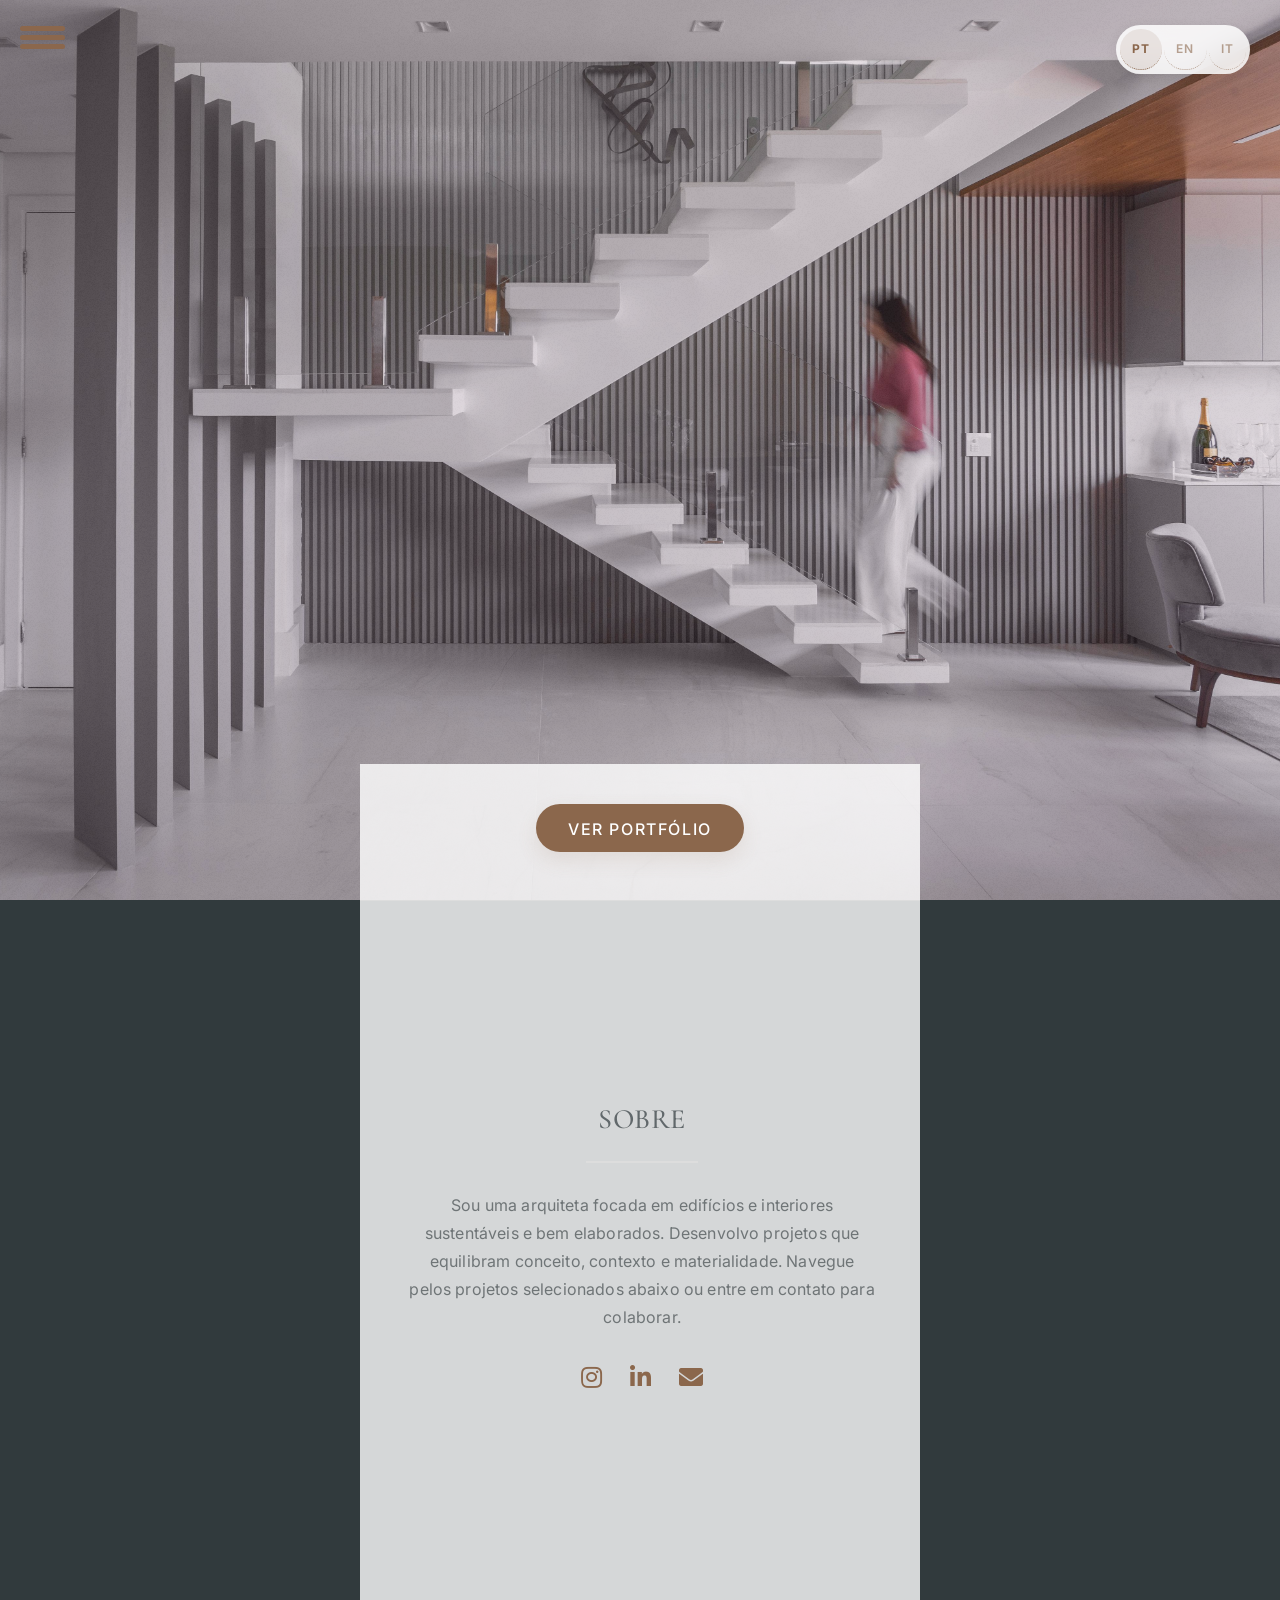
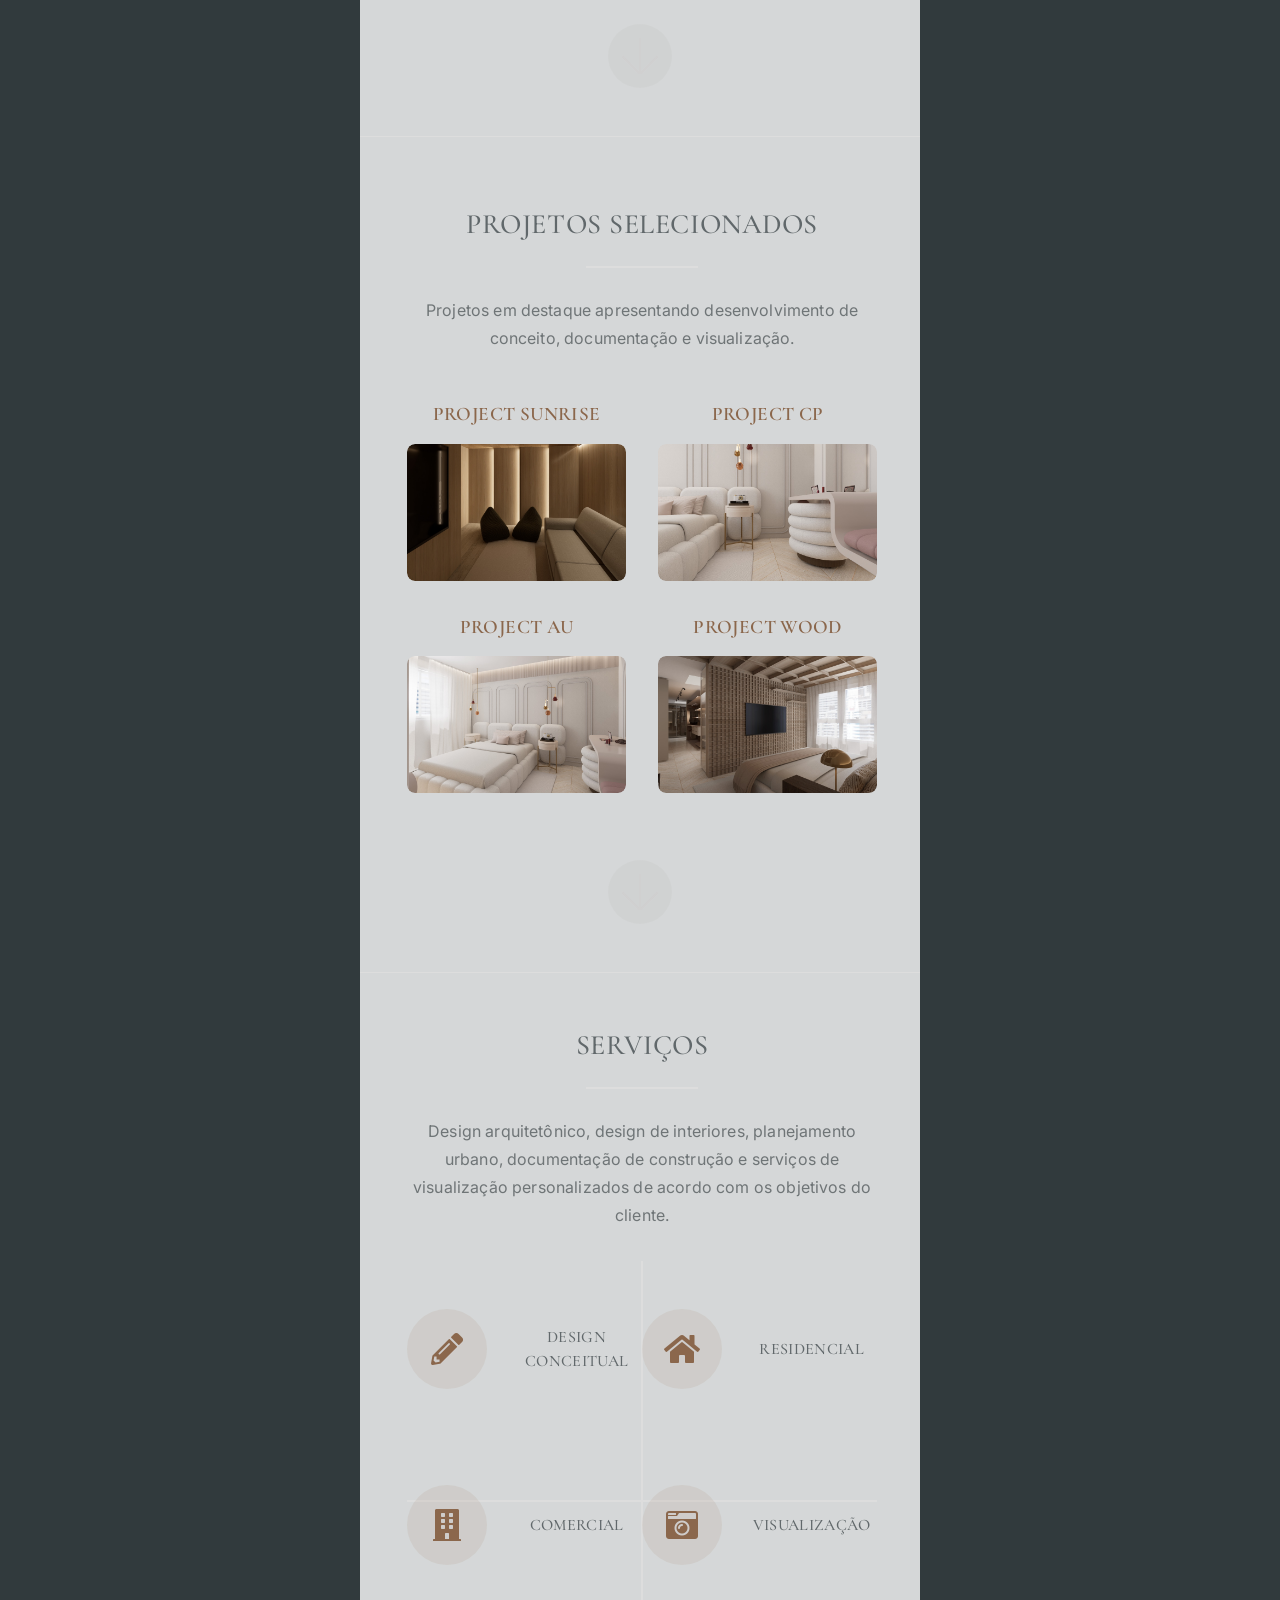
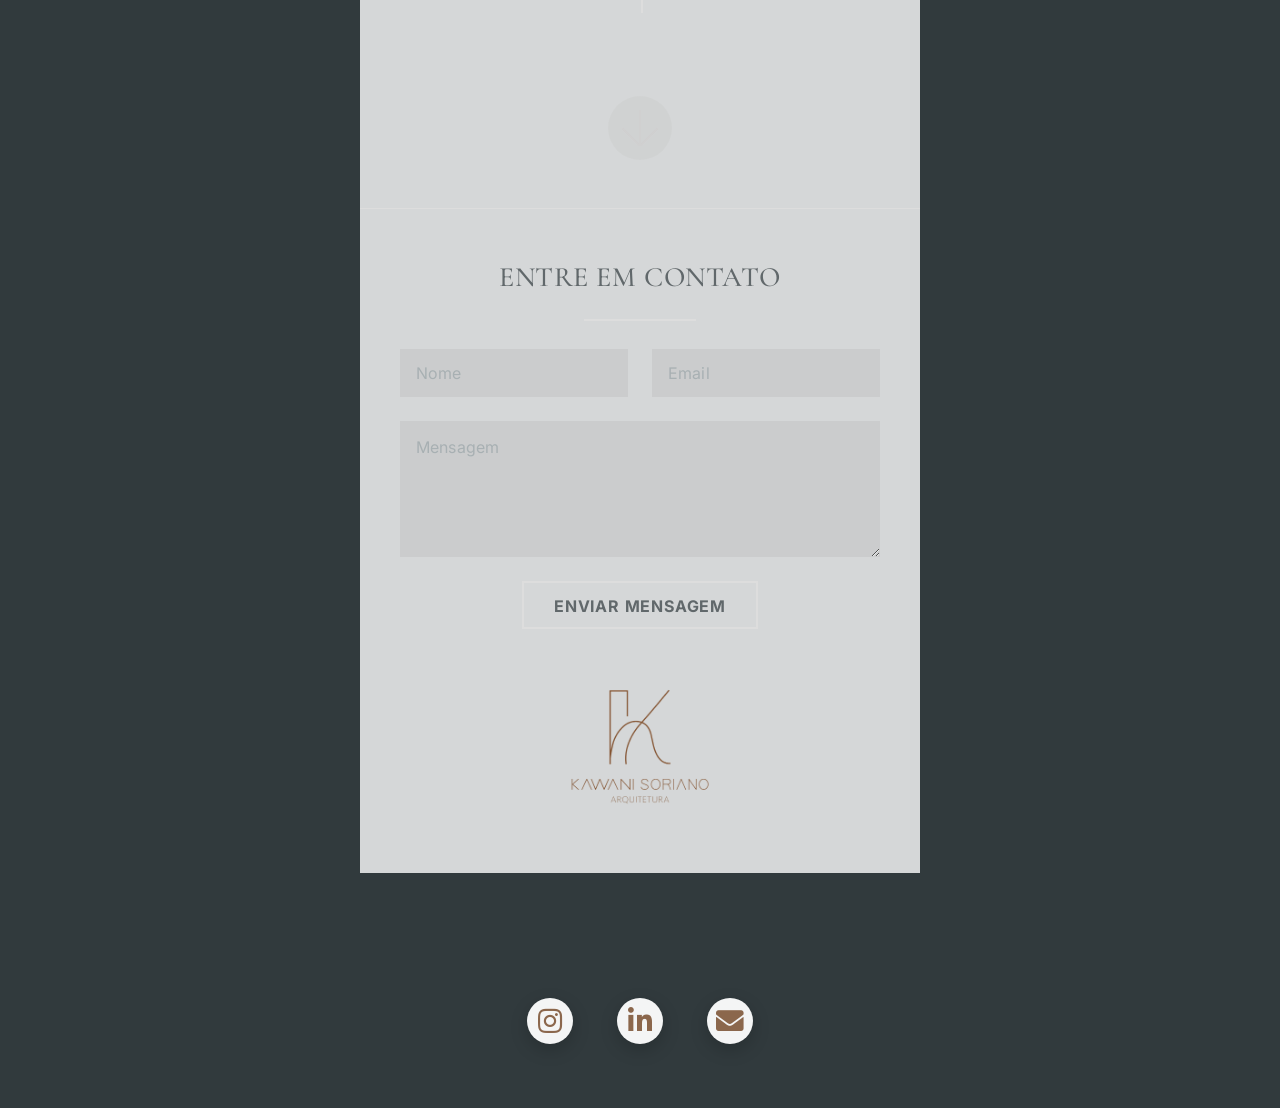
==== index_br.html @ 98eccd68 "Update site" ====
<!DOCTYPE HTML>
<!--
	Highlights by HTML5 UP
	html5up.net | @ajlkn
	Free for personal and commercial use under the CCA 3.0 license (html5up.net/license)
-->

<!-- DEPLOY TEST -->

<html>
	<head>
		<title>Kawani S. — Architecture Portfolio</title>
		<meta charset="utf-8" />
		<meta name="viewport" content="width=device-width, initial-scale=1, user-scalable=no" />
		<link rel="apple-touch-icon" sizes="180x180" href="apple-touch-icon.png">
		<link rel="icon" type="image/png" sizes="32x32" href="favicon-32x32.png">
		<link rel="icon" type="image/png" sizes="16x16" href="favicon-16x16.png">
		<link rel="manifest" href="site.webmanifest">
		<link rel="preconnect" href="https://fonts.googleapis.com">
		<link rel="preconnect" href="https://fonts.gstatic.com" crossorigin>
		<link href="https://fonts.googleapis.com/css2?family=Cormorant+Garamond:wght@300;400;500;600;700&family=Inter:wght@300;400;500;600&display=swap" rel="stylesheet">
		<link rel="stylesheet" href="assets/css/main.css" />
	</head>
	<body class="is-preload">

		<!-- Top-left navigation (hamburger to expand) -->
		<div id="menu">
		  <div id="menu-bar" onclick="menuOnClick()">
		    <div id="bar1" class="bar"></div>
		    <div id="bar2" class="bar"></div>
		    <div id="bar3" class="bar"></div>
		  </div>
		  <nav class="nav" id="nav">
		    <ul>
		      <li><a href="#one">Sobre</a></li>
		      <li><a href="#two">Projetos</a></li>
		      <li><a href="#three">Serviços</a></li>
		      <li><a href="#footer">Contato</a></li>
		    </ul>
		  </nav>
		</div>

		<div class="menu-bg" id="menu-bg"></div>

		<!-- Language Switcher -->
		<div class="language-switcher">
			<a href="index_br.html" class="language-option active" title="Português (Brasil)">PT</a>
			<a href="index.html" class="language-option" title="English">EN</a>
			<a href="index_it.html" class="language-option" title="Italiano">IT</a>
		</div>

		<!-- Header -->
			<section id="header">
				<header class="major">
					<img src="images/logo.png" alt="Kawani S. logo" class="logo" style="width:290px;max: width 290px;px;height:auto;" />
					<p>TRANSFORMANDO ESPAÇOS EM EXPERIÊNCIAS SIGNIFICATIVAS</p>
				</header>
				<div class="container">
					<ul class="actions special">
						<li><a href="#one" class="button primary scrolly">Ver Portfólio</a></li>
					</ul>
				</div>
			</section>

		<!-- One -->
			<section id="one" class="main special">
				<div class="container">
					<span class="image fit primary"><img src="images/background2.jpeg" alt="" /></span>
					<div class="content">
						<header class="major">
							<h2>Sobre</h2>
						</header>
						<p>Sou uma arquiteta focada em edifícios e interiores sustentáveis e bem elaborados. Desenvolvo projetos que equilibram conceito, contexto e materialidade. Navegue pelos projetos selecionados abaixo ou entre em contato para colaborar.</p>
						<ul class="icons">
							<li><a href="https://www.instagram.com/kasorianoarquitetura/" class="icon brands alt fa-instagram" target="_blank" rel="noopener"><span class="label">Instagram</span></a></li>
							<li><a href="https://www.linkedin.com/in/kawani-s-4705ba17a/" class="icon brands alt fa-linkedin-in" target="_blank" rel="noopener"><span class="label">LinkedIn</span></a></li>
							<li><a href="mailto:kawanisorianoarquitetura@gmail.com" class="icon solid alt fa-envelope"><span class="label">Email</span></a></li>
						</ul>
					</div>
					<a href="#two" class="goto-next scrolly">Next</a>
				</div>
			</section>

		<!-- Two -->
			<section id="two" class="main special">
				<div class="container">
					<span class="image fit primary"><img src="images/background1.jpeg" alt="" /></span>
					<div class="content">
						<header class="major">
							<h2>Projetos Selecionados</h2>
						</header>
						<p>Projetos em destaque apresentando desenvolvimento de conceito, documentação e visualização.</p>

						<!-- Project Grid -->
						<div class="project-grid">
							<div class="project-card" onclick="openProjectModal('sunrise')">
								<h3 class="project-title">Project Sunrise</h3>
								<div class="project-image">
									<img src="images/project-sunrise.jpeg" alt="Project Sunrise" />
									<div class="project-overlay">
										<span class="view-project">Ver Projeto →</span>
									</div>
								</div>
							</div>

							<div class="project-card" onclick="openProjectModal('cp')">
								<h3 class="project-title">Project CP</h3>
								<div class="project-image">
									<img src="images/project-cp.jpeg" alt="Project CP" />
									<div class="project-overlay">
										<span class="view-project">Ver Projeto →</span>
									</div>
								</div>
							</div>

							<div class="project-card" onclick="openProjectModal('au')">
								<h3 class="project-title">Project AU</h3>
								<div class="project-image">
									<img src="images/project-au.jpeg" alt="Project AU" />
									<div class="project-overlay">
										<span class="view-project">Ver Projeto →</span>
									</div>
								</div>
							</div>

							<div class="project-card" onclick="openProjectModal('wood')">
								<h3 class="project-title">Project Wood</h3>
								<div class="project-image">
									<img src="images/project-wood.jpeg" alt="Project Wood" />
									<div class="project-overlay">
										<span class="view-project">Ver Projeto →</span>
									</div>
								</div>
							</div>
						</div>
					</div>
					<a href="#three" class="goto-next scrolly">Next</a>
				</div>
			</section>

		<!-- Three -->
			<section id="three" class="main special">
				<div class="container">
					<span class="image fit primary"><img src="images/background3.jpeg" alt="" /></span>
					<div class="content">
						<header class="major">
							<h2>Serviços</h2>
						</header>
						<p>Design arquitetônico, design de interiores, planejamento urbano, documentação de construção e serviços de visualização personalizados de acordo com os objetivos do cliente.</p>
						<ul class="icons-grid">
							<li>
								<span class="icon solid major fa-pencil-alt"></span>
								<h3>Design Conceitual</h3>
							</li>
							<li>
								<span class="icon solid major fa-home"></span>
								<h3>Residencial</h3>
							</li>
							<li>
								<span class="icon solid major fa-building"></span>
								<h3>Comercial</h3>
							</li>
							<li>
								<span class="icon solid major fa-camera-retro"></span>
								<h3>Visualização</h3>
							</li>
						</ul>
					</div>
					<a href="#footer" class="goto-next scrolly">Next</a>
				</div>
			</section>

		<!-- Four -->
		<!--
			<section id="four" class="main">
				<div class="container">
					<div class="content">
						<header class="major">
							<h2>Elements</h2>
						</header>
						<section>
							<h4>Text</h4>
							<p>This is <b>bold</b> and this is <strong>strong</strong>. This is <i>italic</i> and this is <em>emphasized</em>.
							This is <sup>superscript</sup> text and this is <sub>subscript</sub> text.
							This is <u>underlined</u> and this is code: <code>for (;;) { ... }</code>. Finally, <a href="#">this is a link</a>.</p>
							<hr />
							<header>
								<h4>Heading with a Subtitle</h4>
								<p>Lorem ipsum dolor sit amet nullam id egestas urna aliquam</p>
							</header>
							<p>Nunc lacinia ante nunc ac lobortis. Interdum adipiscing gravida odio porttitor sem non mi integer non faucibus ornare mi ut ante amet placerat aliquet. Volutpat eu sed ante lacinia sapien lorem accumsan varius montes viverra nibh in adipiscing blandit tempus accumsan.</p>
							<header>
								<h5>Heading with a Subtitle</h5>
								<p>Lorem ipsum dolor sit amet nullam id egestas urna aliquam</p>
							</header>
							<p>Nunc lacinia ante nunc ac lobortis. Interdum adipiscing gravida odio porttitor sem non mi integer non faucibus ornare mi ut ante amet placerat aliquet. Volutpat eu sed ante lacinia sapien lorem accumsan varius montes viverra nibh in adipiscing blandit tempus accumsan.</p>
							<hr />
							<h2>Heading Level 2</h2>
							<h3>Heading Level 3</h3>
							<h4>Heading Level 4</h4>
							<h5>Heading Level 5</h5>
							<h6>Heading Level 6</h6>
							<hr />
							<h5>Blockquote</h5>
							<blockquote>Fringilla nisl. Donec accumsan interdum nisi, quis tincidunt felis sagittis eget tempus euismod. Vestibulum ante ipsum primis in faucibus vestibulum. Blandit adipiscing eu felis iaculis volutpat ac adipiscing accumsan faucibus. Vestibulum ante ipsum primis in faucibus lorem ipsum dolor sit amet nullam adipiscing eu felis.</blockquote>
							<h5>Preformatted</h5>
							<pre><code>i = 0;

while (!deck.isInOrder()) {
  print 'Iteration ' + i;
  deck.shuffle();
  i++;
}

print 'It took ' + i + ' iterations to sort the deck.';</code></pre>
						</section>

						<section>
							<h4>Lists</h4>
							<div class="row">
								<div class="col-6 col-12-medium">
									<h5>Unordered</h5>
									<ul>
										<li>Dolor pulvinar etiam.</li>
										<li>Sagittis adipiscing.</li>
										<li>Felis enim feugiat.</li>
									</ul>
									<h5>Alternate</h5>
									<ul class="alt">
										<li>Dolor pulvinar etiam.</li>
										<li>Sagittis adipiscing.</li>
										<li>Felis enim feugiat.</li>
									</ul>
								</div>
								<div class="col-6 col-12-medium">
									<h5>Ordered</h5>
									<ol>
										<li>Dolor pulvinar etiam.</li>
										<li>Etiam vel felis viverra.</li>
										<li>Felis enim feugiat.</li>
										<li>Dolor pulvinar etiam.</li>
										<li>Etiam vel felis lorem.</li>
										<li>Felis enim et feugiat.</li>
									</ol>
									<h5>Icons</h5>
									<ul class="icons">
										<li><a href="#" class="icon brands fa-twitter"><span class="label">Twitter</span></a></li>
										<li><a href="#" class="icon brands fa-facebook-f"><span class="label">Facebook</span></a></li>
										<li><a href="#" class="icon brands fa-instagram"><span class="label">Instagram</span></a></li>
										<li><a href="#" class="icon brands fa-github"><span class="label">Github</span></a></li>
									</ul>
								</div>
							</div>
							<h5>Actions</h5>
							<ul class="actions">
								<li><a href="#" class="button primary">Default</a></li>
								<li><a href="#" class="button">Default</a></li>
							</ul>
							<ul class="actions small">
								<li><a href="#" class="button primary small">Small</a></li>
								<li><a href="#" class="button small">Small</a></li>
							</ul>
							<div class="row">
								<div class="col-6 col-12-small">
									<ul class="actions stacked">
										<li><a href="#" class="button primary">Default</a></li>
										<li><a href="#" class="button">Default</a></li>
									</ul>
								</div>
								<div class="col-6 col-12-small">
									<ul class="actions stacked">
										<li><a href="#" class="button primary small">Small</a></li>
										<li><a href="#" class="button small">Small</a></li>
									</ul>
								</div>
								<div class="col-6 col-12-small">
									<ul class="actions stacked">
										<li><a href="#" class="button primary fit">Default</a></li>
										<li><a href="#" class="button fit">Default</a></li>
									</ul>
								</div>
								<div class="col-6 col-12-small">
									<ul class="actions stacked">
										<li><a href="#" class="button primary small fit">Small</a></li>
										<li><a href="#" class="button small fit">Small</a></li>
									</ul>
								</div>
							</div>
						</section>

						<section>
							<h4>Table</h4>
							<h5>Default</h5>
							<div class="table-wrapper">
								<table>
									<thead>
										<tr>
											<th>Name</th>
											<th>Description</th>
											<th>Price</th>
										</tr>
									</thead>
									<tbody>
										<tr>
											<td>Item One</td>
											<td>Ante turpis integer aliquet porttitor.</td>
											<td>29.99</td>
										</tr>
										<tr>
											<td>Item Two</td>
											<td>Vis ac commodo adipiscing arcu aliquet.</td>
											<td>19.99</td>
										</tr>
										<tr>
											<td>Item Three</td>
											<td> Morbi faucibus arcu accumsan lorem.</td>
											<td>29.99</td>
										</tr>
										<tr>
											<td>Item Four</td>
											<td>Vitae integer tempus condimentum.</td>
											<td>19.99</td>
										</tr>
										<tr>
											<td>Item Five</td>
											<td>Ante turpis integer aliquet porttitor.</td>
											<td>29.99</td>
										</tr>
									</tbody>
									<tfoot>
										<tr>
											<td colspan="2"></td>
											<td>100.00</td>
										</tr>
									</tfoot>
								</table>
							</div>

							<h5>Alternate</h5>
							<div class="table-wrapper">
								<table class="alt">
									<thead>
										<tr>
											<th>Name</th>
											<th>Description</th>
											<th>Price</th>
										</tr>
									</thead>
									<tbody>
										<tr>
											<td>Item One</td>
											<td>Ante turpis integer aliquet porttitor.</td>
											<td>29.99</td>
										</tr>
										<tr>
											<td>Item Two</td>
											<td>Vis ac commodo adipiscing arcu aliquet.</td>
											<td>19.99</td>
										</tr>
										<tr>
											<td>Item Three</td>
											<td> Morbi faucibus arcu accumsan lorem.</td>
											<td>29.99</td>
										</tr>
										<tr>
											<td>Item Four</td>
											<td>Vitae integer tempus condimentum.</td>
											<td>19.99</td>
										</tr>
										<tr>
											<td>Item Five</td>
											<td>Ante turpis integer aliquet porttitor.</td>
											<td>29.99</td>
										</tr>
									</tbody>
									<tfoot>
										<tr>
											<td colspan="2"></td>
											<td>100.00</td>
										</tr>
									</tfoot>
								</table>
							</div>
						</section>

						<section>
							<h4>Buttons</h4>
							<ul class="actions">
								<li><a href="#" class="button primary">Primary</a></li>
								<li><a href="#" class="button">Default</a></li>
							</ul>
							<ul class="actions">
								<li><a href="#" class="button">Default</a></li>
								<li><a href="#" class="button small">Small</a></li>
							</ul>
							<ul class="actions fit">
								<li><a href="#" class="button primary fit">Fit</a></li>
								<li><a href="#" class="button fit">Fit</a></li>
							</ul>
							<ul class="actions fit small">
								<li><a href="#" class="button primary fit small">Fit + Small</a></li>
								<li><a href="#" class="button fit small">Fit + Small</a></li>
							</ul>
							<ul class="actions">
								<li><a href="#" class="button primary icon solid fa-download">Icon</a></li>
								<li><a href="#" class="button icon solid fa-download">Icon</a></li>
							</ul>
							<ul class="actions">
								<li><span class="button primary disabled">Disabled</span></li>
								<li><span class="button disabled">Disabled</span></li>
							</ul>
						</section>

						<section>
							<h4>Form</h4>
							<form method="post" action="#">
								<div class="row gtr-uniform">
									<div class="col-6 col-12-xsmall">
										<input type="text" name="demo-name" id="demo-name" value="" placeholder="Name" />
									</div>
									<div class="col-6 col-12-xsmall">
										<input type="email" name="demo-email" id="demo-email" value="" placeholder="Email" />
									</div>
									<div class="col-12">
										<select name="demo-category" id="demo-category">
											<option value="">- Category -</option>
											<option value="1">Manufacturing</option>
											<option value="1">Shipping</option>
											<option value="1">Administration</option>
											<option value="1">Human Resources</option>
										</select>
									</div>
									<div class="col-4 col-12-small">
										<input type="radio" id="demo-priority-low" name="demo-priority" checked>
										<label for="demo-priority-low">Low</label>
									</div>
									<div class="col-4 col-12-small">
										<input type="radio" id="demo-priority-normal" name="demo-priority">
										<label for="demo-priority-normal">Normal</label>
									</div>
									<div class="col-4 col-12-small">
										<input type="radio" id="demo-priority-high" name="demo-priority">
										<label for="demo-priority-high">High</label>
									</div>
									<div class="col-6 col-12-small">
										<input type="checkbox" id="demo-copy" name="demo-copy">
										<label for="demo-copy">Email me a copy</label>
									</div>
									<div class="col-6 col-12-small">
										<input type="checkbox" id="demo-human" name="demo-human" checked>
										<label for="demo-human">Not a robot</label>
									</div>
									<div class="col-12">
										<textarea name="demo-message" id="demo-message" placeholder="Enter your message" rows="6"></textarea>
									</div>
									<div class="col-12">
										<ul class="actions">
											<li><input type="submit" value="Send Message" class="primary" /></li>
											<li><input type="reset" value="Reset" /></li>
										</ul>
									</div>
								</div>
							</form>
						</section>

						<section>
							<h4>Image</h4>
							<h5>Fit</h5>
							<div class="box alt">
								<div class="row gtr-uniform gtr-50">
									<div class="col-12"><span class="image fit"><img src="images/pic04.jpg" alt="" /></span></div>
									<div class="col-4"><span class="image fit"><img src="images/pic04.jpg" alt="" /></span></div>
									<div class="col-4"><span class="image fit"><img src="images/pic04.jpg" alt="" /></span></div>
									<div class="col-4"><span class="image fit"><img src="images/pic04.jpg" alt="" /></span></div>
									<div class="col-4"><span class="image fit"><img src="images/pic04.jpg" alt="" /></span></div>
									<div class="col-4"><span class="image fit"><img src="images/pic04.jpg" alt="" /></span></div>
									<div class="col-4"><span class="image fit"><img src="images/pic04.jpg" alt="" /></span></div>
									<div class="col-4"><span class="image fit"><img src="images/pic04.jpg" alt="" /></span></div>
									<div class="col-4"><span class="image fit"><img src="images/pic04.jpg" alt="" /></span></div>
									<div class="col-4"><span class="image fit"><img src="images/pic04.jpg" alt="" /></span></div>
								</div>
							</div>
							<h5>Left &amp; Right</h5>
							<p><span class="image left"><img src="images/pic05.jpg" alt="" /></span>Fringilla nisl. Donec accumsan interdum nisi, quis tincidunt felis sagittis eget. tempus euismod. Vestibulum ante ipsum primis in faucibus vestibulum. Blandit adipiscing eu felis iaculis volutpat ac adipiscing accumsan eu faucibus. Integer ac pellentesque praesent tincidunt felis sagittis eget. tempus euismod. Vestibulum ante ipsum primis in faucibus vestibulum. Blandit adipiscing eu felis iaculis volutpat ac adipiscing accumsan eu faucibus. Integer ac pellentesque praesent. Donec accumsan interdum nisi, quis tincidunt felis sagittis eget. tempus euismod. Vestibulum ante ipsum primis in faucibus vestibulum. Blandit adipiscing eu felis iaculis volutpat ac adipiscing accumsan eu faucibus. Integer ac pellentesque praesent tincidunt felis sagittis eget. tempus euismod. Vestibulum ante ipsum primis in faucibus vestibulum. Blandit adipiscing eu felis iaculis volutpat ac adipiscing accumsan eu faucibus. Integer ac pellentesque praesent.</p>
							<p><span class="image right"><img src="images/pic05.jpg" alt="" /></span>Fringilla nisl. Donec accumsan interdum nisi, quis tincidunt felis sagittis eget. tempus euismod. Vestibulum ante ipsum primis in faucibus vestibulum. Blandit adipiscing eu felis iaculis volutpat ac adipiscing accumsan eu faucibus. Integer ac pellentesque praesent tincidunt felis sagittis eget. tempus euismod. Vestibulum ante ipsum primis in faucibus vestibulum. Blandit adipiscing eu felis iaculis volutpat ac adipiscing accumsan eu faucibus. Integer ac pellentesque praesent. Donec accumsan interdum nisi, quis tincidunt felis sagittis eget. tempus euismod. Vestibulum ante ipsum primis in faucibus vestibulum. Blandit adipiscing eu felis iaculis volutpat ac adipiscing accumsan eu faucibus. Integer ac pellentesque praesent tincidunt felis sagittis eget. tempus euismod. Vestibulum ante ipsum primis in faucibus vestibulum. Blandit adipiscing eu felis iaculis volutpat ac adipiscing accumsan eu faucibus. Integer ac pellentesque praesent.</p>
						</section>

					</div>
					<a href="#footer" class="goto-next scrolly">Next</a>
				</div>
			</section>
		-->

		<!-- Project Modal -->
		<div id="projectModal" class="project-modal">
			<div class="modal-content">
				<span class="modal-close" onclick="closeProjectModal()">&times;</span>
				<div class="modal-body">
					<h2 id="modalTitle"></h2>
					<p id="modalDescription"></p>
					<div class="modal-gallery">
						<img id="modalImg1" src="" alt="" />
						<img id="modalImg2" src="" alt="" />
						<img id="modalImg3" src="" alt="" />
						<img id="modalImg4" src="" alt="" />
					</div>
				</div>
			</div>
		</div>

		<!-- Footer -->
			<section id="footer">
				<div class="container">
					<header class="major">
						<h2>Entre em contato</h2>
					</header>
					<form method="POST" action="https://formspree.io/f/mbdlnwde">
						<div class="row gtr-uniform">
							<div class="col-6 col-12-xsmall"><input type="text" name="name" id="name" placeholder="Nome" required /></div>
							<div class="col-6 col-12-xsmall"><input type="email" name="email" id="email" placeholder="Email" required /></div>
							<div class="col-12"><textarea name="message" id="message" placeholder="Mensagem" rows="4" required></textarea></div>
							<div class="col-12">
								<ul class="actions special">
									<li><input type="submit" value="Enviar Mensagem" class="primary" /></li>
								</ul>
							</div>
						</div>
					</form>
					<img src="images/logo.png" alt="Kawani S. logo" class="footer-logo" style="width:150px;height:auto;margin:1.5em auto 1.5em;display:block;" />
				</div>
					<footer>
					<ul class="icons">
						<li><a href="https://www.instagram.com/kasorianoarquitetura/" class="icon brands alt fa-instagram" target="_blank" rel="noopener"><span class="label">Instagram</span></a></li>
						<li><a href="https://www.linkedin.com/in/kawani-s-4705ba17a/" class="icon brands alt fa-linkedin-in" target="_blank" rel="noopener"><span class="label">LinkedIn</span></a></li>
						<li><a href="mailto:kawanisorianoarquitetura@gmail.com" class="icon solid alt fa-envelope"><span class="label">Email</span></a></li>
					</ul>
					<ul class="copyright">

				</footer>
			</section>

		<!-- Scripts -->
			<script src="assets/js/jquery.min.js"></script>
			<script src="assets/js/jquery.scrollex.min.js"></script>
			<script src="assets/js/jquery.scrolly.min.js"></script>
			<script src="assets/js/browser.min.js"></script>
			<script src="assets/js/breakpoints.min.js"></script>
			<script src="assets/js/util.js"></script>
			<script src="assets/js/main.js"></script>
			<script src="assets/js/project-modal-br.js"></script>

	</body>
</html>
---- assets/css/main.css ----
@import url("fontawesome-all.min.css");
@import url("https://fonts.googleapis.com/css?family=Raleway:400,400italic,700,800");

/*
	Highlights by HTML5 UP
	html5up.net | @ajlkn
	Free for personal and commercial use under the CCA 3.0 license (html5up.net/license)
*/

html, body, div, span, applet, object,
iframe, h1, h2, h3, h4, h5, h6, p, blockquote,
pre, a, abbr, acronym, address, big, cite,
code, del, dfn, em, img, ins, kbd, q, s, samp,
small, strike, strong, sub, sup, tt, var, b,
u, i, center, dl, dt, dd, ol, ul, li, fieldset,
form, label, legend, table, caption, tbody,
tfoot, thead, tr, th, td, article, aside,
canvas, details, embed, figure, figcaption,
footer, header, hgroup, menu, nav, output, ruby,
section, summary, time, mark, audio, video {
	margin: 0;
	padding: 0;
	border: 0;
	font-size: 100%;
	font: inherit;
	vertical-align: baseline;}

article, aside, details, figcaption, figure,
footer, header, hgroup, menu, nav, section {
	display: block;}

body {
	line-height: 1;
}

/* Footer social icons: high contrast circular buttons */
section#footer footer ul.icons {
	text-align: center;
	margin-top: 1rem;
}
section#footer footer ul.icons li {
	display: inline-block;
	margin: 0 0.5rem;
}
section#footer footer ul.icons a {
	display: inline-flex;
	align-items: center;
	justify-content: center;
	width: 46px;
	height: 46px;
	border-radius: 50%;
	background: rgba(255,255,255,0.95);
	color: #8b674c; /* brand brown for the icon */
	box-shadow: 0 6px 18px rgba(0,0,0,0.18);
	font-size: 1.15rem;
	transition: transform 0.18s ease, box-shadow 0.18s ease, background 0.18s ease;
}
section#footer footer ul.icons a:hover,
section#footer footer ul.icons a:focus {
	transform: translateY(-4px);
	box-shadow: 0 10px 26px rgba(0,0,0,0.22);
	background: #ffffff;
	color: #5a2f1d;
}
section#footer footer ul.icons a .label { display: none; }


ol, ul {
	list-style: none;
}

blockquote, q {
	quotes: none;
}

	blockquote:before, blockquote:after, q:before, q:after {
		content: '';
		content: none;
	}


table {
	border-collapse: collapse;
	border-spacing: 0;
}

body {
	-webkit-text-size-adjust: none;
}

mark {
	background-color: transparent;
	color: inherit;
}

input::-moz-focus-inner {
	border: 0;
	padding: 0;
}

input, select, textarea {
	-moz-appearance: none;
	-webkit-appearance: none;
	-ms-appearance: none;
	appearance: none;
}

/* Basic */

	html {
		box-sizing: border-box;
	}

	*, *:before, *:after {
		box-sizing: inherit;
	}

	html {
		background-color: #313a3d;
		background-attachment: fixed,						fixed;
		background-image: url("images/overlay.png"), url("../../images/background2.jpeg");
		background-position: top left,					center center;
		background-repeat: repeat,						none;
		background-size: auto,						cover;
	}

	html.is-preload *, html.is-preload *:before, html.is-preload *:after {
		-moz-animation: none !important;
		-webkit-animation: none !important;
		-ms-animation: none !important;
		animation: none !important;
		-moz-transition: none !important;
		-webkit-transition: none !important;
		-ms-transition: none !important;
		transition: none !important;
	}

	html.is-touch {
		height: 100vh;
		overflow: hidden;
	}

		html.is-touch #wrapper {
			-webkit-backface-visibility: hidden;
			-webkit-overflow-scrolling: touch;
			-webkit-transform: translate3d(0, 0, 0);
			height: 100vh;
			overflow: auto;
		}

	body, input, select, textarea {
		color: #6f7577;
		font-family: "Raleway", "Helvetica", sans-serif;
		font-size: 15pt;
		font-weight: 400;
		line-height: 1.75em;
	}

	a {
		-moz-transition: color 0.2s ease-in-out, border-bottom-color 0.2s ease-in-out;
		-webkit-transition: color 0.2s ease-in-out, border-bottom-color 0.2s ease-in-out;
		-ms-transition: color 0.2s ease-in-out, border-bottom-color 0.2s ease-in-out;
		transition: color 0.2s ease-in-out, border-bottom-color 0.2s ease-in-out;
		border-bottom: dotted 1px;
		color: #8b674c;
		text-decoration: none;
	}

		a:hover {
			border-bottom-color: transparent !important;
			color: #8b674c !important;
			text-decoration: none;
		}

	strong, b {
		color: #61686b;
		font-weight: 700;
	}

	em, i {
		font-style: italic;
	}

	p {
		margin: 0 0 2em 0;
	}

	h1, h2, h3, h4, h5, h6 {
		color: #61686b;
		font-weight: 800;
		letter-spacing: 0.075em;
		line-height: 1em;
		margin: 0 0 1em 0;
		text-transform: uppercase;
	}

		h1 a, h2 a, h3 a, h4 a, h5 a, h6 a {
			color: inherit;
			text-decoration: none;
		}

	h2 {
		font-size: 1.75em;
		line-height: 1.5em;
	}

	h3 {
		font-size: 1em;
		line-height: 1.5em;
	}

	h4 {
		font-size: 0.9em;
		line-height: 1.5em;
	}

	h5 {
		font-size: 0.8em;
		line-height: 1.5em;
	}

	h6 {
		font-size: 0.7em;
		line-height: 1.5em;
	}

	sub {
		font-size: 0.8em;
		position: relative;
		top: 0.5em;
	}

	sup {
		font-size: 0.8em;
		position: relative;
		top: -0.5em;
	}

	hr {
		border: 0;
		border-bottom: solid 1px #dddddd;
		margin: 2em 0;
	}

		hr.major {
			margin: 3em 0;
		}

	blockquote {
		border-left: solid 6px #dddddd;
		font-style: italic;
		margin: 0 0 2em 0;
		padding: 0.5em 0 0.5em 1.5em;
	}

	code {
		background: rgba(144, 144, 144, 0.075);
		font-family: "Courier New", monospace;
		font-size: 0.9em;
		margin: 0 0.25em;
		padding: 0.25em 0.65em;
	}

	pre {
		-webkit-overflow-scrolling: touch;
		font-family: "Courier New", monospace;
		font-size: 0.9em;
		margin: 0 0 2em 0;
	}

		pre code {
			display: block;
			line-height: 1.75em;
			padding: 1em 1.5em;
			overflow-x: auto;
		}

	.align-left {
		text-align: left;
	}

	.align-center {
		text-align: center;
	}

	.align-right {
		text-align: right;
	}

/* Container */

	.container {
		margin: 0 auto;
		max-width: calc(100% - 4em);
		width: 35em;
	}

		.container.xsmall {
			width: 8.75em;
		}

		.container.small {
			width: 17.5em;
		}

		.container.medium {
			width: 26.25em;
		}

		.container.large {
			width: 43.75em;
		}

		.container.xlarge {
			width: 52.5em;
		}

		.container.max {
			width: 100%;
		}

		@media screen and (max-width: 980px) {

			.container {
				width: 80% !important;
				max-width: 100% !important;
			}

		}

		@media screen and (max-width: 480px) {

			.container {
				width: 100% !important;
			}

		}

/* Row */

	.row {
		display: flex;
		flex-wrap: wrap;
		box-sizing: border-box;
		align-items: stretch;
	}

		.row > * {
			box-sizing: border-box;
		}

		.row.gtr-uniform > * > :last-child {
			margin-bottom: 0;
		}

		.row.aln-left {
			justify-content: flex-start;
		}

		.row.aln-center {
			justify-content: center;
		}

		.row.aln-right {
			justify-content: flex-end;
		}

		.row.aln-top {
			align-items: flex-start;
		}

		.row.aln-middle {
			align-items: center;
		}

		.row.aln-bottom {
			align-items: flex-end;
		}

		.row > .imp {
			order: -1;
		}

		.row > .col-1 {
			width: 8.33333%;
		}

		.row > .off-1 {
			margin-left: 8.33333%;
		}

		.row > .col-2 {
			width: 16.66667%;
		}

		.row > .off-2 {
			margin-left: 16.66667%;
		}

		.row > .col-3 {
			width: 25%;
		}

		.row > .off-3 {
			margin-left: 25%;
		}

		.row > .col-4 {
			width: 33.33333%;
		}

		.row > .off-4 {
			margin-left: 33.33333%;
		}

		.row > .col-5 {
			width: 41.66667%;
		}

		.row > .off-5 {
			margin-left: 41.66667%;
		}

		.row > .col-6 {
			width: 50%;
		}

/* Logo sizing */
header.major .logo {
	display: block;
	max-width: 360px;
	width: 70%;
	height: auto;
	margin: 0 auto 0.5em auto;
}

		.row > .off-6 {
			margin-left: 50%;
		}

		.row > .col-7 {
			width: 58.33333%;
		}

		.row > .off-7 {
			margin-left: 58.33333%;
		}

		.row > .col-8 {
			width: 66.66667%;
		}

		.row > .off-8 {
			margin-left: 66.66667%;
		}

		.row > .col-9 {
			width: 75%;
		}

		.row > .off-9 {
			margin-left: 75%;
		}

		.row > .col-10 {
			width: 83.33333%;
		}

		.row > .off-10 {
			margin-left: 83.33333%;
		}

		.row > .col-11 {
			width: 91.66667%;
		}

		.row > .off-11 {
			margin-left: 91.66667%;
		}

		.row > .col-12 {
			width: 100%;
		}

		.row > .off-12 {
			margin-left: 100%;
		}

		.row.gtr-0 {
			margin-top: 0;
			margin-left: 0em;
		}

			.row.gtr-0 > * {
				padding: 0 0 0 0em;
			}

			.row.gtr-0.gtr-uniform {
				margin-top: 0em;
			}

				.row.gtr-0.gtr-uniform > * {
					padding-top: 0em;
				}

		.row.gtr-25 {
			margin-top: 0;
			margin-left: -0.375em;
		}

			.row.gtr-25 > * {
				padding: 0 0 0 0.375em;
			}

			.row.gtr-25.gtr-uniform {
				margin-top: -0.375em;
			}

				.row.gtr-25.gtr-uniform > * {
					padding-top: 0.375em;
				}

		.row.gtr-50 {
			margin-top: 0;
			margin-left: -0.75em;
		}

			.row.gtr-50 > * {
				padding: 0 0 0 0.75em;
			}

			.row.gtr-50.gtr-uniform {
				margin-top: -0.75em;
			}

				.row.gtr-50.gtr-uniform > * {
					padding-top: 0.75em;
				}

		.row {
			margin-top: 0;
			margin-left: -1.5em;
		}

			.row > * {
				padding: 0 0 0 1.5em;
			}

			.row.gtr-uniform {
				margin-top: -1.5em;
			}

				.row.gtr-uniform > * {
					padding-top: 1.5em;
				}

		.row.gtr-150 {
			margin-top: 0;
			margin-left: -2.25em;
		}

			.row.gtr-150 > * {
				padding: 0 0 0 2.25em;
			}

			.row.gtr-150.gtr-uniform {
				margin-top: -2.25em;
			}

				.row.gtr-150.gtr-uniform > * {
					padding-top: 2.25em;
				}

		.row.gtr-200 {
			margin-top: 0;
			margin-left: -3em;
		}

			.row.gtr-200 > * {
				padding: 0 0 0 3em;
			}

			.row.gtr-200.gtr-uniform {
				margin-top: -3em;
			}

				.row.gtr-200.gtr-uniform > * {
					padding-top: 3em;
				}

		@media screen and (max-width: 1680px) {

			.row {
				display: flex;
				flex-wrap: wrap;
				box-sizing: border-box;
				align-items: stretch;
			}

				.row > * {
					box-sizing: border-box;
				}

				.row.gtr-uniform > * > :last-child {
					margin-bottom: 0;
				}

				.row.aln-left {
					justify-content: flex-start;
				}

				.row.aln-center {
					justify-content: center;
				}

				.row.aln-right {
					justify-content: flex-end;
				}

				.row.aln-top {
					align-items: flex-start;
				}

				.row.aln-middle {
					align-items: center;
				}

				.row.aln-bottom {
					align-items: flex-end;
				}

				.row > .imp-large {
					order: -1;
				}

				.row > .col-1-large {
					width: 8.33333%;
				}

				.row > .off-1-large {
					margin-left: 8.33333%;
				}

				.row > .col-2-large {
					width: 16.66667%;
				}

				.row > .off-2-large {
					margin-left: 16.66667%;
				}

				.row > .col-3-large {
					width: 25%;
				}

				.row > .off-3-large {
					margin-left: 25%;
				}

				.row > .col-4-large {
					width: 33.33333%;
				}

				.row > .off-4-large {
					margin-left: 33.33333%;
				}

				.row > .col-5-large {
					width: 41.66667%;
				}

				.row > .off-5-large {
					margin-left: 41.66667%;
				}

				.row > .col-6-large {
					width: 50%;
				}

				.row > .off-6-large {
					margin-left: 50%;
				}

				.row > .col-7-large {
					width: 58.33333%;
				}

				.row > .off-7-large {
					margin-left: 58.33333%;
				}

				.row > .col-8-large {
					width: 66.66667%;
				}

				.row > .off-8-large {
					margin-left: 66.66667%;
				}

				.row > .col-9-large {
					width: 75%;
				}

				.row > .off-9-large {
					margin-left: 75%;
				}

				.row > .col-10-large {
					width: 83.33333%;
				}

				.row > .off-10-large {
					margin-left: 83.33333%;
				}

				.row > .col-11-large {
					width: 91.66667%;
				}

				.row > .off-11-large {
					margin-left: 91.66667%;
				}

				.row > .col-12-large {
					width: 100%;
				}

				.row > .off-12-large {
					margin-left: 100%;
				}

				.row.gtr-0 {
					margin-top: 0;
					margin-left: 0em;
				}

					.row.gtr-0 > * {
						padding: 0 0 0 0em;
					}

					.row.gtr-0.gtr-uniform {
						margin-top: 0em;
					}

						.row.gtr-0.gtr-uniform > * {
							padding-top: 0em;
						}

				.row.gtr-25 {
					margin-top: 0;
					margin-left: -0.375em;
				}

					.row.gtr-25 > * {
						padding: 0 0 0 0.375em;
					}

					.row.gtr-25.gtr-uniform {
						margin-top: -0.375em;
					}

						.row.gtr-25.gtr-uniform > * {
							padding-top: 0.375em;
						}

				.row.gtr-50 {
					margin-top: 0;
					margin-left: -0.75em;
				}

					.row.gtr-50 > * {
						padding: 0 0 0 0.75em;
					}

					.row.gtr-50.gtr-uniform {
						margin-top: -0.75em;
					}

						.row.gtr-50.gtr-uniform > * {
							padding-top: 0.75em;
						}

				.row {
					margin-top: 0;
					margin-left: -1.5em;
				}

					.row > * {
						padding: 0 0 0 1.5em;
					}

					.row.gtr-uniform {
						margin-top: -1.5em;
					}

						.row.gtr-uniform > * {
							padding-top: 1.5em;
						}

				.row.gtr-150 {
					margin-top: 0;
					margin-left: -2.25em;
				}

					.row.gtr-150 > * {
						padding: 0 0 0 2.25em;
					}

					.row.gtr-150.gtr-uniform {
						margin-top: -2.25em;
					}

						.row.gtr-150.gtr-uniform > * {
							padding-top: 2.25em;
						}

				.row.gtr-200 {
					margin-top: 0;
					margin-left: -3em;
				}

					.row.gtr-200 > * {
						padding: 0 0 0 3em;
					}

					.row.gtr-200.gtr-uniform {
						margin-top: -3em;
					}

						.row.gtr-200.gtr-uniform > * {
							padding-top: 3em;
						}

		}

		@media screen and (max-width: 980px) {

			.row {
				display: flex;
				flex-wrap: wrap;
				box-sizing: border-box;
				align-items: stretch;
			}

				.row > * {
					box-sizing: border-box;
				}

				.row.gtr-uniform > * > :last-child {
					margin-bottom: 0;
				}

				.row.aln-left {
					justify-content: flex-start;
				}

				.row.aln-center {
					justify-content: center;
				}

				.row.aln-right {
					justify-content: flex-end;
				}

				.row.aln-top {
					align-items: flex-start;
				}

				.row.aln-middle {
					align-items: center;
				}

				.row.aln-bottom {
					align-items: flex-end;
				}

				.row > .imp-medium {
					order: -1;
				}

				.row > .col-1-medium {
					width: 8.33333%;
				}

				.row > .off-1-medium {
					margin-left: 8.33333%;
				}

				.row > .col-2-medium {
					width: 16.66667%;
				}

				.row > .off-2-medium {
					margin-left: 16.66667%;
				}

				.row > .col-3-medium {
					width: 25%;
				}

				.row > .off-3-medium {
					margin-left: 25%;
				}

				.row > .col-4-medium {
					width: 33.33333%;
				}

				.row > .off-4-medium {
					margin-left: 33.33333%;
				}

				.row > .col-5-medium {
					width: 41.66667%;
				}

				.row > .off-5-medium {
					margin-left: 41.66667%;
				}

				.row > .col-6-medium {
					width: 50%;
				}

				.row > .off-6-medium {
					margin-left: 50%;
				}

				.row > .col-7-medium {
					width: 58.33333%;
				}

				.row > .off-7-medium {
					margin-left: 58.33333%;
				}

				.row > .col-8-medium {
					width: 66.66667%;
				}

				.row > .off-8-medium {
					margin-left: 66.66667%;
				}

				.row > .col-9-medium {
					width: 75%;
				}

				.row > .off-9-medium {
					margin-left: 75%;
				}

				.row > .col-10-medium {
					width: 83.33333%;
				}

				.row > .off-10-medium {
					margin-left: 83.33333%;
				}

				.row > .col-11-medium {
					width: 91.66667%;
				}

				.row > .off-11-medium {
					margin-left: 91.66667%;
				}

				.row > .col-12-medium {
					width: 100%;
				}

				.row > .off-12-medium {
					margin-left: 100%;
				}

				.row.gtr-0 {
					margin-top: 0;
					margin-left: 0em;
				}

					.row.gtr-0 > * {
						padding: 0 0 0 0em;
					}

					.row.gtr-0.gtr-uniform {
						margin-top: 0em;
					}

						.row.gtr-0.gtr-uniform > * {
							padding-top: 0em;
						}

				.row.gtr-25 {
					margin-top: 0;
					margin-left: -0.375em;
				}

					.row.gtr-25 > * {
						padding: 0 0 0 0.375em;
					}

					.row.gtr-25.gtr-uniform {
						margin-top: -0.375em;
					}

						.row.gtr-25.gtr-uniform > * {
							padding-top: 0.375em;
						}

				.row.gtr-50 {
					margin-top: 0;
					margin-left: -0.75em;
				}

					.row.gtr-50 > * {
						padding: 0 0 0 0.75em;
					}

					.row.gtr-50.gtr-uniform {
						margin-top: -0.75em;
					}

						.row.gtr-50.gtr-uniform > * {
							padding-top: 0.75em;
						}

				.row {
					margin-top: 0;
					margin-left: -1.5em;
				}

					.row > * {
						padding: 0 0 0 1.5em;
					}

					.row.gtr-uniform {
						margin-top: -1.5em;
					}

						.row.gtr-uniform > * {
							padding-top: 1.5em;
						}

				.row.gtr-150 {
					margin-top: 0;
					margin-left: -2.25em;
				}

					.row.gtr-150 > * {
						padding: 0 0 0 2.25em;
					}

					.row.gtr-150.gtr-uniform {
						margin-top: -2.25em;
					}

						.row.gtr-150.gtr-uniform > * {
							padding-top: 2.25em;
						}

				.row.gtr-200 {
					margin-top: 0;
					margin-left: -3em;
				}

					.row.gtr-200 > * {
						padding: 0 0 0 3em;
					}

					.row.gtr-200.gtr-uniform {
						margin-top: -3em;
					}

						.row.gtr-200.gtr-uniform > * {
							padding-top: 3em;
						}

		}

		@media screen and (max-width: 736px) {

			.row {
				display: flex;
				flex-wrap: wrap;
				box-sizing: border-box;
				align-items: stretch;
			}

				.row > * {
					box-sizing: border-box;
				}

				.row.gtr-uniform > * > :last-child {
					margin-bottom: 0;
				}

				.row.aln-left {
					justify-content: flex-start;
				}

				.row.aln-center {
					justify-content: center;
				}

				.row.aln-right {
					justify-content: flex-end;
				}

				.row.aln-top {
					align-items: flex-start;
				}

				.row.aln-middle {
					align-items: center;
				}

				.row.aln-bottom {
					align-items: flex-end;
				}

				.row > .imp-small {
					order: -1;
				}

				.row > .col-1-small {
					width: 8.33333%;
				}

				.row > .off-1-small {
					margin-left: 8.33333%;
				}

				.row > .col-2-small {
					width: 16.66667%;
				}

				.row > .off-2-small {
					margin-left: 16.66667%;
				}

				.row > .col-3-small {
					width: 25%;
				}

				.row > .off-3-small {
					margin-left: 25%;
				}

				.row > .col-4-small {
					width: 33.33333%;
				}

				.row > .off-4-small {
					margin-left: 33.33333%;
				}

				.row > .col-5-small {
					width: 41.66667%;
				}

				.row > .off-5-small {
					margin-left: 41.66667%;
				}

				.row > .col-6-small {
					width: 50%;
				}

				.row > .off-6-small {
					margin-left: 50%;
				}

				.row > .col-7-small {
					width: 58.33333%;
				}

				.row > .off-7-small {
					margin-left: 58.33333%;
				}

				.row > .col-8-small {
					width: 66.66667%;
				}

				.row > .off-8-small {
					margin-left: 66.66667%;
				}

				.row > .col-9-small {
					width: 75%;
				}

				.row > .off-9-small {
					margin-left: 75%;
				}

				.row > .col-10-small {
					width: 83.33333%;
				}

				.row > .off-10-small {
					margin-left: 83.33333%;
				}

				.row > .col-11-small {
					width: 91.66667%;
				}

				.row > .off-11-small {
					margin-left: 91.66667%;
				}

				.row > .col-12-small {
					width: 100%;
				}

				.row > .off-12-small {
					margin-left: 100%;
				}

				.row.gtr-0 {
					margin-top: 0;
					margin-left: 0em;
				}

					.row.gtr-0 > * {
						padding: 0 0 0 0em;
					}

					.row.gtr-0.gtr-uniform {
						margin-top: 0em;
					}

						.row.gtr-0.gtr-uniform > * {
							padding-top: 0em;
						}

				.row.gtr-25 {
					margin-top: 0;
					margin-left: -0.25em;
				}

					.row.gtr-25 > * {
						padding: 0 0 0 0.25em;
					}

					.row.gtr-25.gtr-uniform {
						margin-top: -0.25em;
					}

						.row.gtr-25.gtr-uniform > * {
							padding-top: 0.25em;
						}

				.row.gtr-50 {
					margin-top: 0;
					margin-left: -0.5em;
				}

					.row.gtr-50 > * {
						padding: 0 0 0 0.5em;
					}

					.row.gtr-50.gtr-uniform {
						margin-top: -0.5em;
					}

						.row.gtr-50.gtr-uniform > * {
							padding-top: 0.5em;
						}

				.row {
					margin-top: 0;
					margin-left: -1em;
				}

					.row > * {
						padding: 0 0 0 1em;
					}

					.row.gtr-uniform {
						margin-top: -1em;
					}

						.row.gtr-uniform > * {
							padding-top: 1em;
						}

				.row.gtr-150 {
					margin-top: 0;
					margin-left: -1.5em;
				}

					.row.gtr-150 > * {
						padding: 0 0 0 1.5em;
					}

					.row.gtr-150.gtr-uniform {
						margin-top: -1.5em;
					}

						.row.gtr-150.gtr-uniform > * {
							padding-top: 1.5em;
						}

				.row.gtr-200 {
					margin-top: 0;
					margin-left: -2em;
				}

					.row.gtr-200 > * {
						padding: 0 0 0 2em;
					}

					.row.gtr-200.gtr-uniform {
						margin-top: -2em;
					}

						.row.gtr-200.gtr-uniform > * {
							padding-top: 2em;
						}

		}

		@media screen and (max-width: 480px) {

			.row {
				display: flex;
				flex-wrap: wrap;
				box-sizing: border-box;
				align-items: stretch;
			}

				.row > * {
					box-sizing: border-box;
				}

				.row.gtr-uniform > * > :last-child {
					margin-bottom: 0;
				}

				.row.aln-left {
					justify-content: flex-start;
				}

				.row.aln-center {
					justify-content: center;
				}

				.row.aln-right {
					justify-content: flex-end;
				}

				.row.aln-top {
					align-items: flex-start;
				}

				.row.aln-middle {
					align-items: center;
				}

				.row.aln-bottom {
					align-items: flex-end;
				}

				.row > .imp-xsmall {
					order: -1;
				}

				.row > .col-1-xsmall {
					width: 8.33333%;
				}

				.row > .off-1-xsmall {
					margin-left: 8.33333%;
				}

				.row > .col-2-xsmall {
					width: 16.66667%;
				}

				.row > .off-2-xsmall {
					margin-left: 16.66667%;
				}

				.row > .col-3-xsmall {
					width: 25%;
				}

				.row > .off-3-xsmall {
					margin-left: 25%;
				}

				.row > .col-4-xsmall {
					width: 33.33333%;
				}

				.row > .off-4-xsmall {
					margin-left: 33.33333%;
				}

				.row > .col-5-xsmall {
					width: 41.66667%;
				}

				.row > .off-5-xsmall {
					margin-left: 41.66667%;
				}

				.row > .col-6-xsmall {
					width: 50%;
				}

				.row > .off-6-xsmall {
					margin-left: 50%;
				}

				.row > .col-7-xsmall {
					width: 58.33333%;
				}

				.row > .off-7-xsmall {
					margin-left: 58.33333%;
				}

				.row > .col-8-xsmall {
					width: 66.66667%;
				}

				.row > .off-8-xsmall {
					margin-left: 66.66667%;
				}

				.row > .col-9-xsmall {
					width: 75%;
				}

				.row > .off-9-xsmall {
					margin-left: 75%;
				}

				.row > .col-10-xsmall {
					width: 83.33333%;
				}

				.row > .off-10-xsmall {
					margin-left: 83.33333%;
				}

				.row > .col-11-xsmall {
					width: 91.66667%;
				}

				.row > .off-11-xsmall {
					margin-left: 91.66667%;
				}

				.row > .col-12-xsmall {
					width: 100%;
				}

				.row > .off-12-xsmall {
					margin-left: 100%;
				}

				.row.gtr-0 {
					margin-top: 0;
					margin-left: 0em;
				}

					.row.gtr-0 > * {
						padding: 0 0 0 0em;
					}

					.row.gtr-0.gtr-uniform {
						margin-top: 0em;
					}

						.row.gtr-0.gtr-uniform > * {
							padding-top: 0em;
						}

				.row.gtr-25 {
					margin-top: 0;
					margin-left: -0.25em;
				}

					.row.gtr-25 > * {
						padding: 0 0 0 0.25em;
					}

					.row.gtr-25.gtr-uniform {
						margin-top: -0.25em;
					}

						.row.gtr-25.gtr-uniform > * {
							padding-top: 0.25em;
						}

				.row.gtr-50 {
					margin-top: 0;
					margin-left: -0.5em;
				}

					.row.gtr-50 > * {
						padding: 0 0 0 0.5em;
					}

					.row.gtr-50.gtr-uniform {
						margin-top: -0.5em;
					}

						.row.gtr-50.gtr-uniform > * {
							padding-top: 0.5em;
						}

				.row {
					margin-top: 0;
					margin-left: -1em;
				}

					.row > * {
						padding: 0 0 0 1em;
					}

					.row.gtr-uniform {
						margin-top: -1em;
					}

						.row.gtr-uniform > * {
							padding-top: 1em;
						}

				.row.gtr-150 {
					margin-top: 0;
					margin-left: -1.5em;
				}

					.row.gtr-150 > * {
						padding: 0 0 0 1.5em;
					}

					.row.gtr-150.gtr-uniform {
						margin-top: -1.5em;
					}

						.row.gtr-150.gtr-uniform > * {
							padding-top: 1.5em;
						}

				.row.gtr-200 {
					margin-top: 0;
					margin-left: -2em;
				}

					.row.gtr-200 > * {
						padding: 0 0 0 2em;
					}

					.row.gtr-200.gtr-uniform {
						margin-top: -2em;
					}

						.row.gtr-200.gtr-uniform > * {
							padding-top: 2em;
						}

		}

/* Loader */

	@-moz-keyframes spinner-show {
		0% {
			opacity: 0;
		}

		100% {
			opacity: 1;
		}
	}

	@-webkit-keyframes spinner-show {
		0% {
			opacity: 0;
		}

		100% {
			opacity: 1;
		}
	}

	@-ms-keyframes spinner-show {
		0% {
			opacity: 0;
		}

		100% {
			opacity: 1;
		}
	}

	@keyframes spinner-show {
		0% {
			opacity: 0;
		}

		100% {
			opacity: 1;
		}
	}

	@-moz-keyframes spinner-hide {
		0% {
			color: #464e50;
			z-index: 10001;
			-moz-transform: scale(1) rotate(0deg);
			-webkit-transform: scale(1) rotate(0deg);
			-ms-transform: scale(1) rotate(0deg);
			transform: scale(1) rotate(0deg);
		}

		99% {
			color: #313a3d;
			z-index: 10001;
			-moz-transform: scale(0.5) rotate(360deg);
			-webkit-transform: scale(0.5) rotate(360deg);
			-ms-transform: scale(0.5) rotate(360deg);
			transform: scale(0.5) rotate(360deg);
		}

		100% {
			color: #313a3d;
			z-index: -1;
			-moz-transform: scale(0) rotate(360deg);
			-webkit-transform: scale(0) rotate(360deg);
			-ms-transform: scale(0) rotate(360deg);
			transform: scale(0) rotate(360deg);
		}
	}

	@-webkit-keyframes spinner-hide {
		0% {
			color: #464e50;
			z-index: 10001;
			-moz-transform: scale(1) rotate(0deg);
			-webkit-transform: scale(1) rotate(0deg);
			-ms-transform: scale(1) rotate(0deg);
			transform: scale(1) rotate(0deg);
		}

		99% {
			color: #313a3d;
			z-index: 10001;
			-moz-transform: scale(0.5) rotate(360deg);
			-webkit-transform: scale(0.5) rotate(360deg);
			-ms-transform: scale(0.5) rotate(360deg);
			transform: scale(0.5) rotate(360deg);
		}

		100% {
			color: #313a3d;
			z-index: -1;
			-moz-transform: scale(0) rotate(360deg);
			-webkit-transform: scale(0) rotate(360deg);
			-ms-transform: scale(0) rotate(360deg);
			transform: scale(0) rotate(360deg);
		}
	}

	@-ms-keyframes spinner-hide {
		0% {
			color: #464e50;
			z-index: 10001;
			-moz-transform: scale(1) rotate(0deg);
			-webkit-transform: scale(1) rotate(0deg);
			-ms-transform: scale(1) rotate(0deg);
			transform: scale(1) rotate(0deg);
		}

		99% {
			color: #313a3d;
			z-index: 10001;
			-moz-transform: scale(0.5) rotate(360deg);
			-webkit-transform: scale(0.5) rotate(360deg);
			-ms-transform: scale(0.5) rotate(360deg);
			transform: scale(0.5) rotate(360deg);
		}

		100% {
			color: #313a3d;
			z-index: -1;
			-moz-transform: scale(0) rotate(360deg);
			-webkit-transform: scale(0) rotate(360deg);
			-ms-transform: scale(0) rotate(360deg);
			transform: scale(0) rotate(360deg);
		}
	}

	@keyframes spinner-hide {
		0% {
			color: #464e50;
			z-index: 10001;
			-moz-transform: scale(1) rotate(0deg);
			-webkit-transform: scale(1) rotate(0deg);
			-ms-transform: scale(1) rotate(0deg);
			transform: scale(1) rotate(0deg);
		}

		99% {
			color: #313a3d;
			z-index: 10001;
			-moz-transform: scale(0.5) rotate(360deg);
			-webkit-transform: scale(0.5) rotate(360deg);
			-ms-transform: scale(0.5) rotate(360deg);
			transform: scale(0.5) rotate(360deg);
		}

		100% {
			color: #313a3d;
			z-index: -1;
			-moz-transform: scale(0) rotate(360deg);
			-webkit-transform: scale(0) rotate(360deg);
			-ms-transform: scale(0) rotate(360deg);
			transform: scale(0) rotate(360deg);
		}
	}

	@-moz-keyframes spinner-rotate {
		0% {
			-moz-transform: scale(1) rotate(0deg);
			-webkit-transform: scale(1) rotate(0deg);
			-ms-transform: scale(1) rotate(0deg);
			transform: scale(1) rotate(0deg);
		}

		100% {
			-moz-transform: scale(1) rotate(360deg);
			-webkit-transform: scale(1) rotate(360deg);
			-ms-transform: scale(1) rotate(360deg);
			transform: scale(1) rotate(360deg);
		}
	}

	@-webkit-keyframes spinner-rotate {
		0% {
			-moz-transform: scale(1) rotate(0deg);
			-webkit-transform: scale(1) rotate(0deg);
			-ms-transform: scale(1) rotate(0deg);
			transform: scale(1) rotate(0deg);
		}

		100% {
			-moz-transform: scale(1) rotate(360deg);
			-webkit-transform: scale(1) rotate(360deg);
			-ms-transform: scale(1) rotate(360deg);
			transform: scale(1) rotate(360deg);
		}
	}

	@-ms-keyframes spinner-rotate {
		0% {
			-moz-transform: scale(1) rotate(0deg);
			-webkit-transform: scale(1) rotate(0deg);
			-ms-transform: scale(1) rotate(0deg);
			transform: scale(1) rotate(0deg);
		}

		100% {
			-moz-transform: scale(1) rotate(360deg);
			-webkit-transform: scale(1) rotate(360deg);
			-ms-transform: scale(1) rotate(360deg);
			transform: scale(1) rotate(360deg);
		}
	}

	@keyframes spinner-rotate {
		0% {
			-moz-transform: scale(1) rotate(0deg);
			-webkit-transform: scale(1) rotate(0deg);
			-ms-transform: scale(1) rotate(0deg);
			transform: scale(1) rotate(0deg);
		}

		100% {
			-moz-transform: scale(1) rotate(360deg);
			-webkit-transform: scale(1) rotate(360deg);
			-ms-transform: scale(1) rotate(360deg);
			transform: scale(1) rotate(360deg);
		}
	}

	@-moz-keyframes overlay-hide {
		0% {
			opacity: 1;
			z-index: 10000;
		}

		15% {
			opacity: 1;
			z-index: 10000;
		}

		99% {
			opacity: 0;
			z-index: 10000;
		}

		100% {
			opacity: 0;
			z-index: -1;
		}
	}

	@-webkit-keyframes overlay-hide {
		0% {
			opacity: 1;
			z-index: 10000;
		}

		15% {
			opacity: 1;
			z-index: 10000;
		}

		99% {
			opacity: 0;
			z-index: 10000;
		}

		100% {
			opacity: 0;
			z-index: -1;
		}
	}

	@-ms-keyframes overlay-hide {
		0% {
			opacity: 1;
			z-index: 10000;
		}

		15% {
			opacity: 1;
			z-index: 10000;
		}

		99% {
			opacity: 0;
			z-index: 10000;
		}

		100% {
			opacity: 0;
			z-index: -1;
		}
	}

	@keyframes overlay-hide {
		0% {
			opacity: 1;
			z-index: 10000;
		}

		15% {
			opacity: 1;
			z-index: 10000;
		}

		99% {
			opacity: 0;
			z-index: 10000;
		}

		100% {
			opacity: 0;
			z-index: -1;
		}
	}

	html body {
		text-decoration: none;
	}

		html body:before {
			-moz-osx-font-smoothing: grayscale;
			-webkit-font-smoothing: antialiased;
			display: inline-block;
			font-style: normal;
			font-variant: normal;
			text-rendering: auto;
			line-height: 1;
			text-transform: none !important;
			font-family: 'Font Awesome 5 Free';
			font-weight: 900;
		}

		html body:before {
			-moz-animation: spinner-show 1.5s 1 0.25s ease forwards, spinner-hide 0.25s ease-in-out forwards !important;
			-webkit-animation: spinner-show 1.5s 1 0.25s ease forwards, spinner-hide 0.25s ease-in-out forwards !important;
			-ms-animation: spinner-show 1.5s 1 0.25s ease forwards, spinner-hide 0.25s ease-in-out forwards !important;
			animation: spinner-show 1.5s 1 0.25s ease forwards, spinner-hide 0.25s ease-in-out forwards !important;
			-moz-transform-origin: 50% 50%;
			-webkit-transform-origin: 50% 50%;
			-ms-transform-origin: 50% 50%;
			transform-origin: 50% 50%;
			color: #464e50;
			content: '\f1ce';
			cursor: default;
			display: block;
			font-size: 2em;
			height: 2em;
			left: 50%;
			opacity: 0;
			line-height: 2em;
			margin: -1em 0 0 -1em;
			position: fixed;
			text-align: center;
			top: 50%;
			width: 2em;
			z-index: -1;
		}

		html body:after {
			-moz-animation: overlay-hide 1s ease-in forwards !important;
			-webkit-animation: overlay-hide 1s ease-in forwards !important;
			-ms-animation: overlay-hide 1s ease-in forwards !important;
			animation: overlay-hide 1s ease-in forwards !important;
			background: #313a3d;
			content: '';
			display: block;
			height: 100%;
			left: 0;
			opacity: 0;
			position: fixed;
			top: 0;
			width: 100%;
			z-index: -1;
		}

	html.is-preload body:before {
		-moz-animation: spinner-show 1.5s 1 0.25s ease forwards, spinner-rotate 0.75s infinite linear !important;
		-webkit-animation: spinner-show 1.5s 1 0.25s ease forwards, spinner-rotate 0.75s infinite linear !important;
		-ms-animation: spinner-show 1.5s 1 0.25s ease forwards, spinner-rotate 0.75s infinite linear !important;
		animation: spinner-show 1.5s 1 0.25s ease forwards, spinner-rotate 0.75s infinite linear !important;
		z-index: 10001;
	}

	html.is-preload body:after {
		-moz-animation: none !important;
		-webkit-animation: none !important;
		-ms-animation: none !important;
		animation: none !important;
		opacity: 1;
		z-index: 10000;
	}

	@media (-webkit-min-device-pixel-ratio: 2) {

		html body:before {
			line-height: 2.025em;
		}

	}

/* Section/Article */

	section.special, article.special {
		text-align: center;
	}

	header p {
		color: #a8b0b3;
		letter-spacing: 0.05em;
		text-transform: uppercase;
	}

	header h1 + p {
		margin-top: -1em;
	}

	header h2 + p {
		margin-top: -1em;
	}

	header h3 + p {
		margin-top: -0.8em;
	}

	header h4 + p,
	header h5 + p,
	header h6 + p {
		font-size: 0.8em;
		margin-top: -0.6em;
	}

	header.major {
		text-align: center;
	}

		header.major h1, header.major h2, header.major h3, header.major h4, header.major h5, header.major h6 {
			position: relative;
		}

			header.major h1:after, header.major h2:after, header.major h3:after, header.major h4:after, header.major h5:after, header.major h6:after {
				background: #dddddd;
				content: '';
				display: block;
				height: 2px;
				margin: 0.75em auto 0 auto;
				position: relative;
				width: 4em;
			}

		header.major p {
			margin-top: 0;
		}

/* Form */

	form {
		margin: 0 0 2em 0;
	}

	label {
		color: #61686b;
		display: block;
		font-size: 0.9em;
		font-weight: 700;
		margin: 0 0 1em 0;
	}

	input[type="text"],
	input[type="password"],
	input[type="email"],
	select,
	textarea {
		-moz-appearance: none;
		-webkit-appearance: none;
		-ms-appearance: none;
		appearance: none;
		background: rgba(144, 144, 144, 0.15);
		border-radius: 0;
		border: none;
		color: inherit;
		display: block;
		outline: 0;
		padding: 0 1em;
		text-decoration: none;
		width: 100%;
	}

		input[type="text"]:invalid,
		input[type="password"]:invalid,
		input[type="email"]:invalid,
		select:invalid,
		textarea:invalid {
			box-shadow: none;
		}

		input[type="text"]:focus,
		input[type="password"]:focus,
		input[type="email"]:focus,
		select:focus,
		textarea:focus {
			box-shadow: inset 0 0 0 2px #8b674c;
		}

	select {
		background-image: url("data:image/svg+xml;charset=utf8,%3Csvg xmlns='http://www.w3.org/2000/svg' width='40' height='40' preserveAspectRatio='none' viewBox='0 0 40 40'%3E%3Cpath d='M9.4,12.3l10.4,10.4l10.4-10.4c0.2-0.2,0.5-0.4,0.9-0.4c0.3,0,0.6,0.1,0.9,0.4l3.3,3.3c0.2,0.2,0.4,0.5,0.4,0.9 c0,0.4-0.1,0.6-0.4,0.9L20.7,31.9c-0.2,0.2-0.5,0.4-0.9,0.4c-0.3,0-0.6-0.1-0.9-0.4L4.3,17.3c-0.2-0.2-0.4-0.5-0.4-0.9 c0-0.4,0.1-0.6,0.4-0.9l3.3-3.3c0.2-0.2,0.5-0.4,0.9-0.4S9.1,12.1,9.4,12.3z' fill='%23a8b0b3' /%3E%3C/svg%3E");
		background-size: 1.25rem;
		background-repeat: no-repeat;
		background-position: calc(100% - 1rem) center;
		height: 3em;
		padding-right: 3em;
		text-overflow: ellipsis;
	}

		select option {
			color: #61686b;
			background: #fff;
		}

		select:focus::-ms-value {
			background-color: transparent;
		}

		select::-ms-expand {
			display: none;
		}

	input[type="text"],
	input[type="password"],
	input[type="email"],
	select {
		height: 3em;
	}

	textarea {
		padding: 0.75em 1em;
	}

	input[type="checkbox"],
	input[type="radio"] {
		-moz-appearance: none;
		-webkit-appearance: none;
		-ms-appearance: none;
		appearance: none;
		display: block;
		float: left;
		margin-right: -2em;
		opacity: 0;
		width: 1em;
		z-index: -1;
	}

		input[type="checkbox"] + label,
		input[type="radio"] + label {
			text-decoration: none;
			color: #6f7577;
			cursor: pointer;
			display: inline-block;
			font-size: 1em;
			font-weight: 400;
			padding-left: 2.55em;
			padding-right: 0.75em;
			position: relative;
		}

			input[type="checkbox"] + label:before,
			input[type="radio"] + label:before {
				-moz-osx-font-smoothing: grayscale;
				-webkit-font-smoothing: antialiased;
				display: inline-block;
				font-style: normal;
				font-variant: normal;
				text-rendering: auto;
				line-height: 1;
				text-transform: none !important;
				font-family: 'Font Awesome 5 Free';
				font-weight: 900;
			}

			input[type="checkbox"] + label:before,
			input[type="radio"] + label:before {
				background: rgba(144, 144, 144, 0.15);
				content: '';
				display: inline-block;
				font-size: 0.8em;
				height: 2.25em;
				left: 0;
				line-height: 2.25em;
				position: absolute;
				text-align: center;
				top: 0;
				width: 2.25em;
			}

		input[type="checkbox"]:checked + label:before,
		input[type="radio"]:checked + label:before {
			background: #313a3d;
			color: #ffffff;
			content: '\f00c';
		}

		input[type="checkbox"]:focus + label:before,
		input[type="radio"]:focus + label:before {
			box-shadow: inset 0 0 0 2px #8b674c;
		}

	input[type="radio"] + label:before {
		border-radius: 100%;
	}

	::-webkit-input-placeholder {
		color: #a8b0b3 !important;
		opacity: 1.0;
	}

	:-moz-placeholder {
		color: #a8b0b3 !important;
		opacity: 1.0;
	}

	::-moz-placeholder {
		color: #a8b0b3 !important;
		opacity: 1.0;
	}

	:-ms-input-placeholder {
		color: #a8b0b3 !important;
		opacity: 1.0;
	}

/* Box */

	.box {
		border: solid 2px #dddddd;
		margin-bottom: 2em;
		padding: 1.5em;
	}

		.box > :last-child,
		.box > :last-child > :last-child,
		.box > :last-child > :last-child > :last-child {
			margin-bottom: 0;
		}

		.box.alt {
			border: 0;
			border-radius: 0;
			padding: 0;
		}

/* Icon */

	.icon {
		text-decoration: none;
		border-bottom: none;
		position: relative;
	}

		.icon:before {
			-moz-osx-font-smoothing: grayscale;
			-webkit-font-smoothing: antialiased;
			display: inline-block;
			font-style: normal;
			font-variant: normal;
			text-rendering: auto;
			line-height: 1;
			text-transform: none !important;
			font-family: 'Font Awesome 5 Free';
			font-weight: 400;
		}

		.icon > .label {
			display: none;
		}

		.icon:before {
			line-height: inherit;
		}

		.icon.solid:before {
			font-weight: 900;
		}

		.icon.brands:before {
			font-family: 'Font Awesome 5 Brands';
		}

		.icon.major {
			display: block;
			margin: 0;
			width: 80px;
			height: 80px;
			line-height: 80px;
			border-radius: 50%;
			background: rgba(134, 82, 48, 0.08);
			transition: all 0.3s ease;
			flex-shrink: 0;
		}

			.icon.major:before {
				font-size: 2em;
				color: #8b674c;
			}

			.icon.major:hover {
				background: rgba(134, 82, 48, 0.15);
				transform: translateY(-5px);
				box-shadow: 0 10px 25px rgba(0, 0, 0, 0.1);
			}

/* Image */

	.image {
		border: 0;
		display: inline-block;
		position: relative;
	}

		.image:before {
			background: url("images/overlay.png");
			content: '';
			display: block;
			height: 100%;
			left: 0;
			position: absolute;
			top: 0;
			width: 100%;
		}

		.image img {
			display: block;
		}

		.image.left {
			float: left;
			margin: 0 1.5em 1em 0;
			top: 0.25em;
		}

		.image.right {
			float: right;
			margin: 0 0 1em 1.5em;
			top: 0.25em;
		}

		.image.left, .image.right {
			max-width: 40%;
		}

			.image.left img, .image.right img {
				width: 100%;
			}

		.image.fit {
			display: block;
			margin: 0 0 2em 0;
			width: 100%;
		}

			.image.fit img {
				width: 100%;
			}

/* List */

	ol {
		list-style: decimal;
		margin: 0 0 2em 0;
		padding-left: 1.25em;
	}

		ol li {
			padding-left: 0.25em;
		}

	ul {
		list-style: disc;
		margin: 0 0 2em 0;
		padding-left: 1em;
	}

		ul li {
			padding-left: 0.5em;
		}

		ul.alt {
			list-style: none;
			padding-left: 0;
		}

			ul.alt li {
				border-top: solid 1px #dddddd;
				padding: 0.5em 0;
			}

				ul.alt li:first-child {
					border-top: 0;
					padding-top: 0;
				}

	dl {
		margin: 0 0 2em 0;
	}

/* Icons */

	ul.icons {
		cursor: default;
		list-style: none;
		padding-left: 0;
	}

		ul.icons li {
			display: inline-block;
			padding: 0 1.5em 0 0;
		}

			ul.icons li:last-child {
				padding-right: 0;
			}

			ul.icons li .icon:before {
				font-size: 1.5em;
			}

/* Icons Grid */

	ul.icons-grid {
		list-style: none;
		padding: 0;
		position: relative;
	}

		ul.icons-grid li {
			display: flex;
			align-items: center;
			float: left;
			padding: 3em 0;
			width: 50%;
			gap: 1.5em;
		}

			ul.icons-grid li h3 {
				margin: 0;
				flex: 1;
			}

			ul.icons-grid li:nth-child(2n + 1) {
				box-shadow: inset -1px 0 0 0 #dddddd, 1px 0 0 0 #dddddd;
			}

			ul.icons-grid li:nth-child(2n + 3):before {
				background: #dddddd;
				content: '';
				display: block;
				height: 2px;
				margin-top: -3em;
				position: absolute;
				width: 100%;
			}

		ul.icons-grid:after {
			clear: both;
			content: '';
			display: block;
		}

/* Actions */

	ul.actions {
		display: -moz-flex;
		display: -webkit-flex;
		display: -ms-flex;
		display: flex;
		cursor: default;
		list-style: none;
		margin-left: -1em;
		padding-left: 0;
	}

		ul.actions li {
			padding: 0 0 0 1em;
			vertical-align: middle;
		}

		ul.actions.special {
			-moz-justify-content: center;
			-webkit-justify-content: center;
			-ms-justify-content: center;
			justify-content: center;
			width: 100%;
			margin-left: 0;
		}

			ul.actions.special li:first-child {
				padding-left: 0;
			}

		ul.actions.stacked {
			-moz-flex-direction: column;
			-webkit-flex-direction: column;
			-ms-flex-direction: column;
			flex-direction: column;
			margin-left: 0;
		}

			ul.actions.stacked li {
				padding: 1.3em 0 0 0;
			}

				ul.actions.stacked li:first-child {
					padding-top: 0;
				}

		ul.actions.fit {
			width: calc(100% + 1em);
		}

			ul.actions.fit li {
				-moz-flex-grow: 1;
				-webkit-flex-grow: 1;
				-ms-flex-grow: 1;
				flex-grow: 1;
				-moz-flex-shrink: 1;
				-webkit-flex-shrink: 1;
				-ms-flex-shrink: 1;
				flex-shrink: 1;
				width: 100%;
			}

				ul.actions.fit li > * {
					width: 100%;
				}

			ul.actions.fit.stacked {
				width: 100%;
			}

		@media screen and (max-width: 480px) {

			ul.actions:not(.fixed) {
				-moz-flex-direction: column;
				-webkit-flex-direction: column;
				-ms-flex-direction: column;
				flex-direction: column;
				margin-left: 0;
				width: 100% !important;
			}

				ul.actions:not(.fixed) li {
					-moz-flex-grow: 1;
					-webkit-flex-grow: 1;
					-ms-flex-grow: 1;
					flex-grow: 1;
					-moz-flex-shrink: 1;
					-webkit-flex-shrink: 1;
					-ms-flex-shrink: 1;
					flex-shrink: 1;
					padding: 1em 0 0 0;
					text-align: center;
					width: 100%;
				}

					ul.actions:not(.fixed) li > * {
						width: 100%;
					}

					ul.actions:not(.fixed) li:first-child {
						padding-top: 0;
					}

					ul.actions:not(.fixed) li input[type="submit"],
					ul.actions:not(.fixed) li input[type="reset"],
					ul.actions:not(.fixed) li input[type="button"],
					ul.actions:not(.fixed) li button,
					ul.actions:not(.fixed) li .button {
						width: 100%;
					}

						ul.actions:not(.fixed) li input[type="submit"].icon:before,
						ul.actions:not(.fixed) li input[type="reset"].icon:before,
						ul.actions:not(.fixed) li input[type="button"].icon:before,
						ul.actions:not(.fixed) li button.icon:before,
						ul.actions:not(.fixed) li .button.icon:before {
							margin-left: -0.5em;
						}

		}

/* Table */

	.table-wrapper {
		-webkit-overflow-scrolling: touch;
		overflow-x: auto;
	}

	table {
		margin: 0 0 2em 0;
		width: 100%;
	}

		table tbody tr {
			border: solid 1px #dddddd;
			border-left: 0;
			border-right: 0;
		}

			table tbody tr:nth-child(2n + 1) {
				background-color: rgba(144, 144, 144, 0.075);
			}

		table td {
			padding: 0.75em 0.75em;
		}

		table th {
			color: #61686b;
			font-size: 0.9em;
			font-weight: 700;
			padding: 0 0.75em 0.75em 0.75em;
			text-align: left;
		}

		table thead {
			border-bottom: solid 2px #dddddd;
		}

		table tfoot {
			border-top: solid 2px #dddddd;
		}

		table.alt {
			border-collapse: separate;
		}

			table.alt tbody tr td {
				border: solid 1px #dddddd;
				border-left-width: 0;
				border-top-width: 0;
			}

				table.alt tbody tr td:first-child {
					border-left-width: 1px;
				}

			table.alt tbody tr:first-child td {
				border-top-width: 1px;
			}

			table.alt thead {
				border-bottom: 0;
			}

			table.alt tfoot {
				border-top: 0;
			}

/* Button */

	input[type="submit"],
	input[type="reset"],
	input[type="button"],
	button,
	.button {
		-moz-appearance: none;
		-webkit-appearance: none;
		-ms-appearance: none;
		appearance: none;
		-moz-transition: background-color 0.2s ease-in-out, color 0.2s ease-in-out;
		-webkit-transition: background-color 0.2s ease-in-out, color 0.2s ease-in-out;
		-ms-transition: background-color 0.2s ease-in-out, color 0.2s ease-in-out;
		transition: background-color 0.2s ease-in-out, color 0.2s ease-in-out;
		background-color: transparent;
		border-radius: 0;
		border: 0;
		box-shadow: inset 0 0 0 2px #dddddd;
		color: #61686b !important;
		cursor: pointer;
		display: inline-block;
		font-weight: 700;
		height: 3em;
		letter-spacing: 0.05em;
		line-height: 3.15em;
		padding: 0 2em;
		text-align: center;
		text-decoration: none;
		text-transform: uppercase;
		white-space: nowrap;
	}

		input[type="submit"]:hover,
		input[type="reset"]:hover,
		input[type="button"]:hover,
		button:hover,
		.button:hover {
			background-color: rgba(144, 144, 144, 0.075);
			color: #61686b !important;
		}

		input[type="submit"]:active,
		input[type="reset"]:active,
		input[type="button"]:active,
		button:active,
		.button:active {
			background-color: rgba(144, 144, 144, 0.15);
			color: #61686b !important;
		}

		input[type="submit"].icon,
		input[type="reset"].icon,
		input[type="button"].icon,
		button.icon,
		.button.icon {
			padding-left: 1.35em;
		}

			input[type="submit"].icon:before,
			input[type="reset"].icon:before,
			input[type="button"].icon:before,
			button.icon:before,
			.button.icon:before {
				color: #a8b0b3;
				margin-right: 0.5em;
			}

		input[type="submit"].fit,
		input[type="reset"].fit,
		input[type="button"].fit,
		button.fit,
		.button.fit {
			width: 100%;
		}

		input[type="submit"].small,
		input[type="reset"].small,
		input[type="button"].small,
		button.small,
		.button.small {
			font-size: 0.8em;
		}

		input[type="submit"].large,
		input[type="reset"].large,
		input[type="button"].large,
		button.large,
		.button.large {
			font-size: 1.35em;
		}

		button.primary,
		.button.primary {
			background-color: #8b674c;
			border: 0;
			box-shadow: none;
			color: #ffffff !important;
		}

			input[type="submit"].primary:hover,
			input[type="reset"].primary:hover,
			input[type="button"].primary:hover,
			button.primary:hover,
			.button.primary:hover {
				box-shadow: inset 0 0 0 2px #8b674c;
			}

			input[type="submit"].primary:active,
			input[type="reset"].primary:active,
			input[type="button"].primary:active,
			button.primary:active,
			.button.primary:active {
				box-shadow: inset 0 0 0 2px #8b674c;
			}

/* Header-only primary button (View Portfolio) uses brand color */
section#header .button.primary {
	position: relative;
	overflow: hidden;
	background: #8b674c !important;
	border: 0 !important;
	border-radius: 25px !important;
	color: #ffffff !important;
	font-family: 'Inter', sans-serif !important;
	box-shadow: 0 8px 20px rgba(139,103,76,0.14);
	transition: transform 0.14s ease, box-shadow 0.14s ease, background 0.14s ease;
}

section#header .button.primary:hover,
section#header .button.primary:active {
	transform: translateY(-2px);
	box-shadow: 0 12px 28px rgba(139,103,76,0.22);
	background: #6b4026 !important;
}


			input[type="submit"].primary.icon:before,
			input[type="reset"].primary.icon:before,
			input[type="button"].primary.icon:before,
			button.primary.icon:before,
			.button.primary.icon:before {
				color: #d1eddc;
			}

		input[type="submit"].disabled, input[type="submit"]:disabled,
		input[type="reset"].disabled,
		input[type="reset"]:disabled,
		input[type="button"].disabled,
		input[type="button"]:disabled,
		button.disabled,
		button:disabled,
		.button.disabled,
		.button:disabled {
			background-color: #6f7577 !important;
			box-shadow: none !important;
			color: #fff !important;
			cursor: default;
			opacity: 0.25;
		}

/* Main BG */

	.main-bg {
		-moz-transition: opacity 0.5s ease-out;
		-webkit-transition: opacity 0.5s ease-out;
		-ms-transition: opacity 0.5s ease-out;
		transition: opacity 0.5s ease-out;
		background-attachment: fixed,							fixed;
		background-position: top left,						center center;
		background-repeat: repeat,							none;
		background-size: auto,							cover;
		height: 100%;
		left: 0;
		opacity: 0;
		position: fixed;
		top: 0;
		width: 100%;
		z-index: -1;
	}

		.main-bg.active {
			opacity: 1;
		}

/* Main */

	.main {
		position: relative;
	}

		.main .image.primary {
			display: none;
		}

		.main .container {
			padding: 1em 2.5em 8em 2.5em ;
			background: rgba(255, 255, 255, 0.8);
			box-shadow: inset 0 1px 0 0 #dddddd;
		}

			.main .container:before {
				min-height: calc( 100vh - 13em);
				content: '';
				display: inline-block;
				vertical-align: middle;
				width: 1px;
			}

			.main .container .content {
				display: inline-block;
				margin-right: 1px;
				vertical-align: middle;
				width: calc(100% - 10px);
			}

		.main .goto-next {
			-moz-transition: background-color 0.2s ease-in-out;
			-webkit-transition: background-color 0.2s ease-in-out;
			-ms-transition: background-color 0.2s ease-in-out;
			transition: background-color 0.2s ease-in-out;
			background-color: rgba(144, 144, 144, 0.075);
			background-image: url("images/arrow.svg");
			background-position: center center;
			background-repeat: no-repeat;
			border-radius: 100%;
			border: 0;
			bottom: 3em;
			display: block;
			height: 4em;
			left: 50%;
			line-height: 4em;
			margin-left: -2em;
			overflow: hidden;
			position: absolute;
			text-indent: 4em;
			white-space: nowrap;
			width: 4em;
		}

			.main .goto-next:hover {
				background-color: rgba(144, 144, 144, 0.15);
			}

/* Header */

	#header {
		height: 100vh;
		position: relative;
		text-align: center;
		background-image: url('../images/background1.jpeg');
		background-size: cover;
		background-position: center;
		background-repeat: no-repeat;
	}

		#header:after {
			content: '';
			display: inline-block;
			height: 100vh;
			vertical-align: middle;
		}

		#header header {
			color: rgba(255, 255, 255, 0.5);
			display: inline-block;
			padding-bottom: 8em;
			vertical-align: middle;
		}

			#header header h1, #header header h2, #header header h3, #header header h4, #header header h5, #header header h6, #header header strong, #header header b {
				color: #ffffff;
			}

			#header header a {
				color: inherit;
			}

				#header header a:hover {
					color: #ffffff !important;
				}

			#header header h1 {
				font-size: 3em;
				line-height: 1.25em;
				margin: 0;
			}

				#header header h1:after {
					margin-top: 0.5em;
				}

			#header header p {
				color: #ffffff;
				font-weight: 800;
				margin: 1.5em 0 0 0;
				font-size: 1.1em;
				letter-spacing: 0.08em;
			}

		#header .container {
			background: rgba(255, 255, 255, 0.8);
			bottom: 0;
			left: 50%;
			margin-left: -17.5em;
			padding: 2.5em;
			position: absolute;
		}

			#header .container > :last-child {
				margin-bottom: 0;
			}

			#header .container .button {
				min-width: 12em;
			}

/* Footer */

	#footer {
		min-height: 100vh;
		padding: 0 0 12em 0;
		position: relative;
		text-align: center;
	}

		#footer .container {
			padding: 3em 2.5em 0.8em 2.5em ;
			background: rgba(255, 255, 255, 0.8);
			box-shadow: inset 0 1px 0 0 #dddddd;
		}

		#footer footer {
			bottom: 2em;
			color: rgba(255, 255, 255, 0.5);
			left: 0;
			position: absolute;
			text-align: center;
			width: 100%;
		}

			#footer footer h1, #footer footer h2, #footer footer h3, #footer footer h4, #footer footer h5, #footer footer h6, #footer footer strong, #footer footer b {
				color: #ffffff;
			}

			#footer footer a {
				color: inherit;
			}

				#footer footer a:hover {
					color: #ffffff !important;
				}

			#footer footer .copyright {
				font-size: 0.8em;
				line-height: 1em;
				padding: 0;
			}

				#footer footer .copyright li {
					border-left: solid 1px rgba(255, 255, 255, 0.2);
					display: inline-block;
					margin: 0 0 0 1em;
					padding: 0 0 0 1em;
				}

					#footer footer .copyright li:first-child {
						border-left: 0;
						margin-left: 0;
						padding-left: 0;
					}

/* Large */

	@media screen and (max-width: 1680px) {

		/* Basic */

			body, input, select, textarea {
				font-size: 12pt;
			}

	}

/* Medium */

	@media screen and (max-width: 980px) {

		/* Main BG */

		/* Fix background for mobile performance */
		html {
			background-attachment: scroll, scroll;
		}

		.main-bg {
			background-attachment: scroll, scroll;
		}

		/* Main */

			.main .image.primary {
				display: none;
			}

			.main .container {
				padding: 3em 3em 8em 3em ;
			}

				.main .container:before {
					display: none;
				}

		/* Header */

			#header header {
				padding-bottom: 9em;
				width: 80%;
			}

			#header .container {
				margin-left: -40%;
				padding: 3em;
			}

		/* Footer */

			#footer {
				min-height: 0;
				padding: 0;
			}

				#footer .container {
					padding: 3em 3em 1em 3em ;
				}

				#footer footer {
					padding: 3em 3em 1em 3em ;
					bottom: auto;
					position: relative;
				}

	}

/* Small */

	@media screen and (max-width: 736px) {

		/* Basic */

			h2 {
				font-size: 1.35em;
			}

		/* Fix background for mobile performance */
		html {
			background-attachment: scroll, scroll;
		}

		.main-bg {
			background-attachment: scroll, scroll;
		}

		/* Main */

			.main .container {
				padding: 3em 1.5em 1em 1.5em ;
			}

				.main .container .image.primary:first-child {
					margin: -1.5em 0 2.5em 0;
				}

			.main .goto-next {
				display: none;
			}

		/* Header */

			#header {
				height: 80vh;
			}

				#header:after {
					height: 80vh;
				}

				#header header {
					padding-bottom: 0;
				}

					#header header h1 {
						font-size: 2em;
					}

					#header header p {
						margin-top: 1em;
					}

				#header .container {
					display: none;
				}

		/* Footer */

			#footer .container {
				padding: 3em 1.5em 1em 1.5em ;
			}

	}

/* XSmall */

	@media screen and (max-width: 480px) {

		/* Basic */

			html, body {
				min-width: 320px;
			}

		/* List */

			ul.actions {
				margin: 0 0 2em 0;
			}

				ul.actions li {
					display: block;
					padding: 1em 0 0 0;
					text-align: center;
					width: 100%;
				}

					ul.actions li:first-child {
						padding-top: 0;
					}

					ul.actions li > * {
						margin: 0 !important;
						width: 100%;
					}

				ul.actions.small li {
					padding: 0.5em 0 0 0;
				}

					ul.actions.small li:first-child {
						padding-top: 0;
					}

			ul.icons-grid li {
				box-shadow: inset 0 1px 0 0 #dddddd !important;
				float: none;
				margin: 2em 0 0 0;
				padding: 2em 0 0 0;
				width: 100%;
			}

				ul.icons-grid li:first-child {
					box-shadow: none !important;
					margin-top: 0;
					padding: 1em 0 0 0;
				}

				ul.icons-grid li:nth-child(2n + 1) {
					box-shadow: none;
				}

				ul.icons-grid li:nth-child(2n + 3):before {
					display: none;
				}

		/* Button */

			input[type="submit"],
			input[type="reset"],
			input[type="button"],
			button,
			.button {
				padding: 0;
			}

				input[type="submit"].icon,
				input[type="reset"].icon,
				input[type="button"].icon,
				button.icon,
				.button.icon {
					padding-left: 0;
				}

		/* Main */

			.main .container {
				padding: 3em 1em 1em 1em ;
			}

				.main .container .image.primary:first-child {
					margin: -2em 0 2.5em 0;
				}

		/* Footer */

			#footer .container {
				padding: 3em 1em 1em 1em ;
			}

			#footer footer .copyright {
				line-height: inherit;
			}

	}

/* Header logo styles (for transparent PNG) */
header.major .logo {
	display: block;
	width: 290px;
	max-width: 290px;
	height: auto;
	margin: 0 auto 0.5em auto;
}

	/* Top-left circular hamburger menu (user-provided style) */
	:root {
		--brand-color: #8b674c; /* user-requested logo color */
	}

	#menu {
		z-index: 10050; /* keep above other high-z elements */
	}

	#menu-bar {
		position: fixed;
		top: 0;
		left: 0;
		width: 45px;
		height: 40px;
		margin: 30px 0 20px 20px;
		cursor: pointer;
		z-index: 10050;
	}

	.bar {
		height: 5px;
		width: 100%;
		background-color: var(--brand-color);
		display: block;
		border-radius: 5px;
		transition: 0.3s ease;
	}

	#bar1 { transform: translateY(-4px); }
	#bar3 { transform: translateY(4px); }

	.nav {
		transition: 0.3s ease;
		display: none;
		position: fixed;
		z-index: 10051;
	}
	.nav ul { padding: 0 22px; }
	.nav li { list-style: none; padding: 12px 0; }
	.nav li a {
		color: white;
		font-size: 20px;
		text-decoration: none;
		display: inline-block;
		transition: transform 0.14s ease, box-shadow 0.14s ease;
	}
	.nav li a:hover,
	.nav li a:active,
	.nav li a:focus {
		color: white !important;
		transform: translateY(-2px);
		text-shadow: 0 4px 12px rgba(255,255,255,0.4);
	}

	.menu-bg, #menu { top: 0; left: 0; position: fixed; }
	.menu-bg { z-index: 1999; width: 0; height: 0; margin: 30px 0 20px 20px; background: radial-gradient(circle, var(--brand-color), var(--brand-color)); border-radius: 50%; transition: 0.3s ease; }

	/* When menu is toggled open - use specific selectors */
	#menu-bar.change .bar { background-color: white; }
	#menu-bar.change #bar1 { transform: translateY(4px) rotateZ(-45deg); }
	#menu-bar.change #bar2 { opacity: 0; }
	#menu-bar.change #bar3 { transform: translateY(-6px) rotateZ(45deg); }
	.menu-bg.change-bg { width: 520px; height: 460px; transform: translate(-60%,-30%); }
	.nav.change { display: block; }

	/* Desktop: positioning */
	@media screen and (min-width: 981px) {
		.nav { left: 20px; top: 100px; }
	}

	/* Mobile: positioning */
	@media screen and (max-width: 980px) {
		.nav { left: 0; top: 80px; }
	}

/* Language Switcher */
.language-switcher {
	position: fixed;
	top: 25px;
	right: 30px;
	z-index: 10051;
	display: flex;
	flex-direction: row;
	align-items: center;
	justify-content: center;
	gap: 2px;
	padding: 4px;
	border-radius: 50px;
	background: rgba(255, 255, 255, 0.85);
	backdrop-filter: blur(10px);
	box-shadow: 0 2px 12px rgba(0, 0, 0, 0.08);
	transition: all 0.3s ease;
}

.language-switcher:hover {
	background: rgba(255, 255, 255, 0.95);
	box-shadow: 0 4px 16px rgba(0, 0, 0, 0.12);
}

.language-option {
	display: flex;
	align-items: center;
	justify-content: center;
	padding: 6px 12px;
	border-radius: 50px;
	font-size: 0.75em;
	font-weight: 600;
	letter-spacing: 0.1em;
	color: rgba(139, 103, 76, 0.6);
	text-decoration: none;
	transition: all 0.3s ease;
	background: transparent;
}

.language-option:hover {
	color: rgba(139, 103, 76, 1);
	background: rgba(139, 103, 76, 0.1);
	transform: translateY(-1px);
}

.language-option.active {
	color: rgba(139, 103, 76, 1);
	font-weight: 700;
	background: rgba(139, 103, 76, 0.12);
}

/* Responsive adjustments */
@media screen and (max-width: 980px) {
	.language-switcher {
		top: 20px;
		right: 20px;
		padding: 3px;
	}

	.language-option {
		padding: 5px 10px;
		font-size: 0.7em;
	}
}

@media screen and (max-width: 480px) {
	.language-switcher {
		top: 15px;
		right: 15px;
		padding: 3px;
	}

	.language-option {
		padding: 4px 8px;
		font-size: 0.65em;
	}
}

/* Project Grid - Modern Architecture Portfolio Style */
.project-grid {
	display: grid;
	grid-template-columns: repeat(2, 1fr);
	gap: 2em;
	margin-top: 3em;
}

.project-card {
	position: relative;
	transition: all 0.4s ease;
}

.project-card:hover {
	transform: translateY(-8px);
}

.project-image {
	position: relative;
	overflow: hidden;
	aspect-ratio: 16/10;
	border-radius: 8px;
}

.project-image img {
	width: 100%;
	height: 100%;
	object-fit: cover;
	transition: transform 0.4s ease;
	border-radius: 8px;
}

.project-card:hover .project-image img {
	transform: scale(1.08);
}

.project-title {
	font-family: 'Cormorant Garamond', serif;
	font-size: 1.2em;
	font-weight: 600;
	color: #8b674c;
	margin: 0 0 0.75em 0;
	background: none !important;
	padding: 0 !important;
	border: none !important;
	box-shadow: none !important;
}

.project-overlay {
	position: absolute;
	bottom: 0;
	left: 0;
	right: 0;
	background: rgba(139, 103, 76, 0.75);
	color: white;
	padding: 1.5em;
	transform: translateY(100%);
	transition: transform 0.4s ease;
	pointer-events: none;
}

.project-card:hover .project-overlay {
	transform: translateY(0);
}

.project-overlay h3 {
	margin: 0 0 0.5em 0;
	font-size: 1.4em;
	font-weight: 700;
	color: white;
}

.project-overlay p {
	margin: 0;
	font-size: 0.9em;
	line-height: 1.6;
	color: rgba(255, 255, 255, 0.95);
}

/* Responsive adjustments */
@media screen and (max-width: 980px) {
	.project-grid {
		grid-template-columns: 1fr;
		gap: 1.5em;
	}
}

@media screen and (max-width: 736px) {
	.project-grid {
		gap: 1.2em;
		margin-top: 2em;
	}

	.project-overlay {
		padding: 1.2em;
	}

	.project-overlay h3 {
		font-size: 1.2em;
	}

	.project-overlay p {
		font-size: 0.85em;
	}
}

/* Modern & Elegant Typography for Architecture Portfolio */
body, p, li, a, input, textarea, select {
	font-family: 'Inter', -apple-system, BlinkMacSystemFont, 'Segoe UI', sans-serif;
	letter-spacing: 0.01em;
}

h1, h2, h3, h4, h5, h6,
header.major h1,
header.major h2,
.project-overlay h3 {
	font-family: 'Cormorant Garamond', Georgia, serif;
	font-weight: 500;
	letter-spacing: 0.02em;
}

/* Refined heading weights */
h1 { font-weight: 600; }
h2 { font-weight: 500; }
h3 { font-weight: 500; }
h4, h5, h6 { font-weight: 500; }

/* Enhanced subtitle styling */
#header header p,
header.major p {
	font-family: 'Inter', sans-serif;
	font-weight: 300;
	letter-spacing: 0.15em;
	text-transform: uppercase;
	font-size: 0.85em;
}

/* Navigation menu refinement */
.nav li a {
	font-family: 'Inter', sans-serif;
	font-weight: 400;
	letter-spacing: 0.08em;
}

/* Button refinement */
.button {
	font-family: 'Inter', sans-serif;
	font-weight: 500;
	letter-spacing: 0.1em;
}

/* Project overlay text */
.project-overlay p {
	font-family: 'Inter', sans-serif;
	font-weight: 300;
}

/* Logo - no filters to preserve original colors */
header.major > img.logo,
header.major img.logo {
	/* Filters removed to keep original logo colors */
}

/* Project Modal */
.project-modal {
	display: none;
	position: fixed;
	z-index: 10000;
	left: 0;
	top: 0;
	width: 100%;
	height: 100%;
	background-color: rgba(0, 0, 0, 0.9);
	overflow-y: auto;
	animation: fadeIn 0.3s ease;
	-webkit-overflow-scrolling: touch;
	will-change: opacity;
}

/* Hide language switcher and burger menu when modal is open */
body.modal-open .language-switcher,
body.modal-open #menu-bar,
body.modal-open .nav,
body.modal-open .menu-bg {
	display: none !important;
}

@keyframes fadeIn {
	from { opacity: 0; }
	to { opacity: 1; }
}

.modal-content {
	position: relative;
	background-color: #fff;
	margin: 2% auto;
	padding: 0;
	width: 90%;
	max-width: 1200px;
	border-radius: 8px;
	box-shadow: 0 8px 40px rgba(0, 0, 0, 0.3);
	animation: slideIn 0.3s ease;
}

@keyframes slideIn {
	from { transform: translateY(-50px); opacity: 0; }
	to { transform: translateY(0); opacity: 1; }
}

.modal-close {
	position: absolute;
	right: 20px;
	top: 20px;
	color: #8b674c;
	font-size: 40px;
	font-weight: 300;
	cursor: pointer;
	z-index: 1;
	transition: all 0.3s ease;
	width: 40px;
	height: 40px;
	display: flex;
	align-items: center;
	justify-content: center;
	border-radius: 50%;
	background: rgba(255, 255, 255, 0.9);
}

.modal-close:hover {
	color: #000;
	background: rgba(255, 255, 255, 1);
	transform: rotate(90deg);
}

.modal-body {
	padding: 60px 40px 40px;
}

.modal-body h2 {
	font-family: "Cormorant Garamond", serif;
	font-size: 2.5em;
	font-weight: 600;
	color: #8b674c;
	margin-bottom: 0.5em;
	letter-spacing: 0.05em;
}

.modal-body p {
	font-family: "Inter", sans-serif;
	font-size: 1.1em;
	line-height: 1.8;
	color: #666;
	margin-bottom: 2em;
	max-width: 800px;
}

.modal-gallery {
	display: grid;
	grid-template-columns: repeat(2, 1fr);
	gap: 20px;
	margin-top: 2em;
}

.modal-gallery img {
	width: 100%;
	height: 400px;
	object-fit: cover;
	border-radius: 8px;
	box-shadow: 0 4px 15px rgba(0, 0, 0, 0.1);
	transition: transform 0.3s ease, box-shadow 0.3s ease;
	cursor: pointer;
}

.modal-gallery img:hover {
	transform: scale(1.02);
	box-shadow: 0 8px 25px rgba(0, 0, 0, 0.15);
}

/* Make project cards clickable */
.project-card {
	cursor: pointer;
}

.project-card:hover {
	transform: translateY(-8px);
}

/* Responsive adjustments for modal */
@media screen and (max-width: 980px) {
	.modal-content {
		width: 95%;
		margin: 0 auto;
		margin-top: 0;
	}

	.modal-body {
		padding: 50px 30px 30px;
	}

	.modal-body h2 {
		font-size: 2em;
	}

	.modal-body p {
		font-size: 1em;
	}

	.modal-gallery {
		grid-template-columns: 1fr;
		gap: 15px;
	}

	.modal-gallery img {
		height: 300px;
	}

	.modal-close {
		right: 15px;
		top: 15px;
		font-size: 32px;
	}
}

@media screen and (max-width: 480px) {
	.modal-content {
		width: 100%;
		margin: 0;
		border-radius: 0;
	}

	.modal-body {
		padding: 60px 20px 20px;
	}

	.modal-body h2 {
		font-size: 1.5em;
	}

	.modal-body p {
		font-size: 0.9em;
	}

	.modal-gallery img {
		height: 250px;
	}

	.modal-close {
		right: 10px;
		top: 10px;
		width: 35px;
		height: 35px;
		font-size: 28px;
	}
}

/* View Project Indicator */
.view-project {
	display: inline-block;
	margin-top: 1em;
	padding: 8px 20px;
	background: rgba(139, 103, 76, 0.9);
	color: #fff;
	font-family: 'Inter', sans-serif;
	font-size: 0.85em;
	font-weight: 600;
	letter-spacing: 0.1em;
	text-transform: uppercase;
	border-radius: 4px;
	transition: all 0.3s ease;
	box-shadow: 0 2px 8px rgba(0, 0, 0, 0.15);
}

.project-card:hover .view-project {
	background: rgba(139, 103, 76, 1);
	transform: translateX(5px);
	box-shadow: 0 4px 12px rgba(0, 0, 0, 0.25);
}

/* Enhanced project overlay visibility */
.project-overlay {
	opacity: 0;
	transition: opacity 0.4s ease;
}

.project-card:hover .project-overlay {
	opacity: 1;
}

/* Mobile - always show view project button */
@media screen and (max-width: 980px) {
	.project-overlay {
		opacity: 1;
	}

	.view-project {
		font-size: 0.75em;
		padding: 6px 16px;
	}

	.project-title {
		font-size: 1.1em;
	}

	.language-switcher {
		top: 15px;
		right: 15px;
		gap: 1px;
		padding: 3px;
	}

	.language-option {
		padding: 6px 10px;
		font-size: 0.75em;
	}
}

@media screen and (max-width: 736px) {
	.project-title {
		font-size: 1em;
		margin-bottom: 0.5em;
	}

	.view-project {
		font-size: 0.7em;
		padding: 5px 14px;
	}

	header.major > img.logo {
		width: 200px !important;
		max-width: 200px !important;
	}

	.language-switcher {
		top: 12px;
		right: 12px;
	}

	.language-option {
		padding: 5px 8px;
		font-size: 0.7em;
	}
}
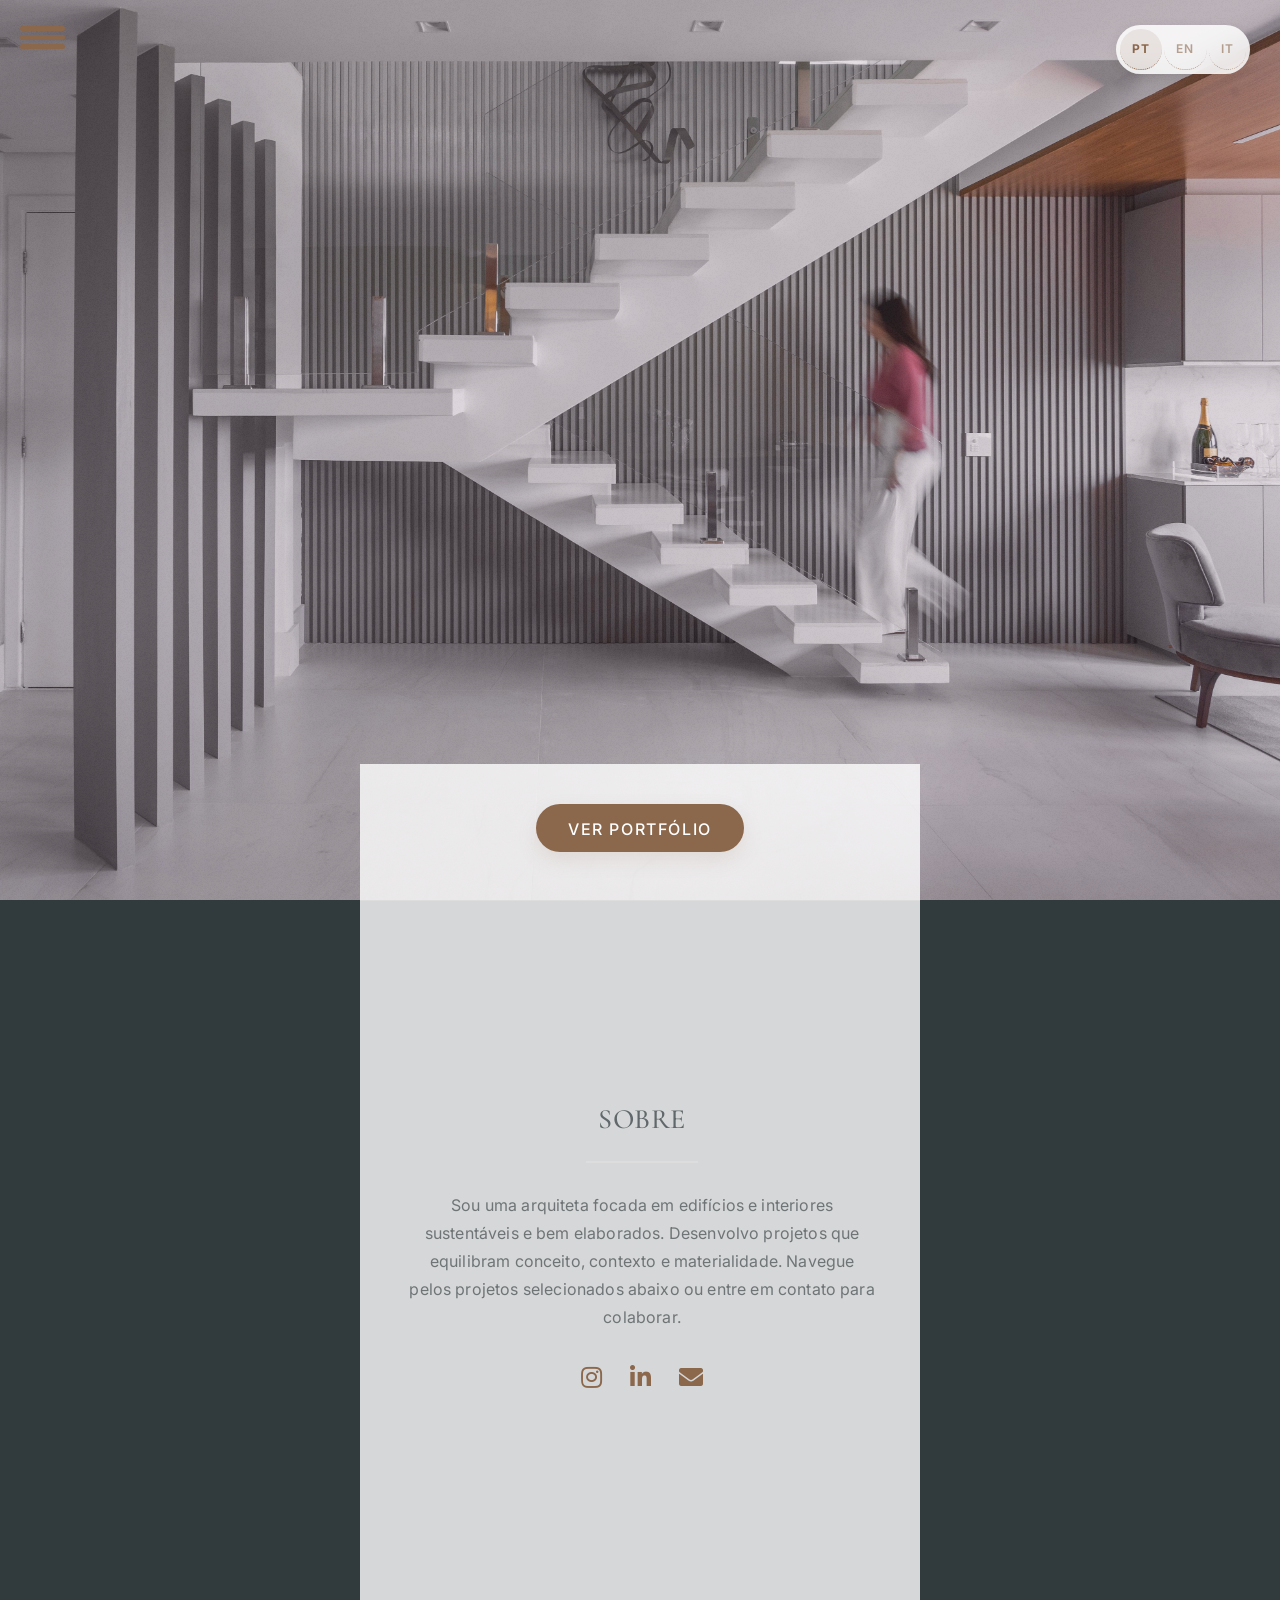
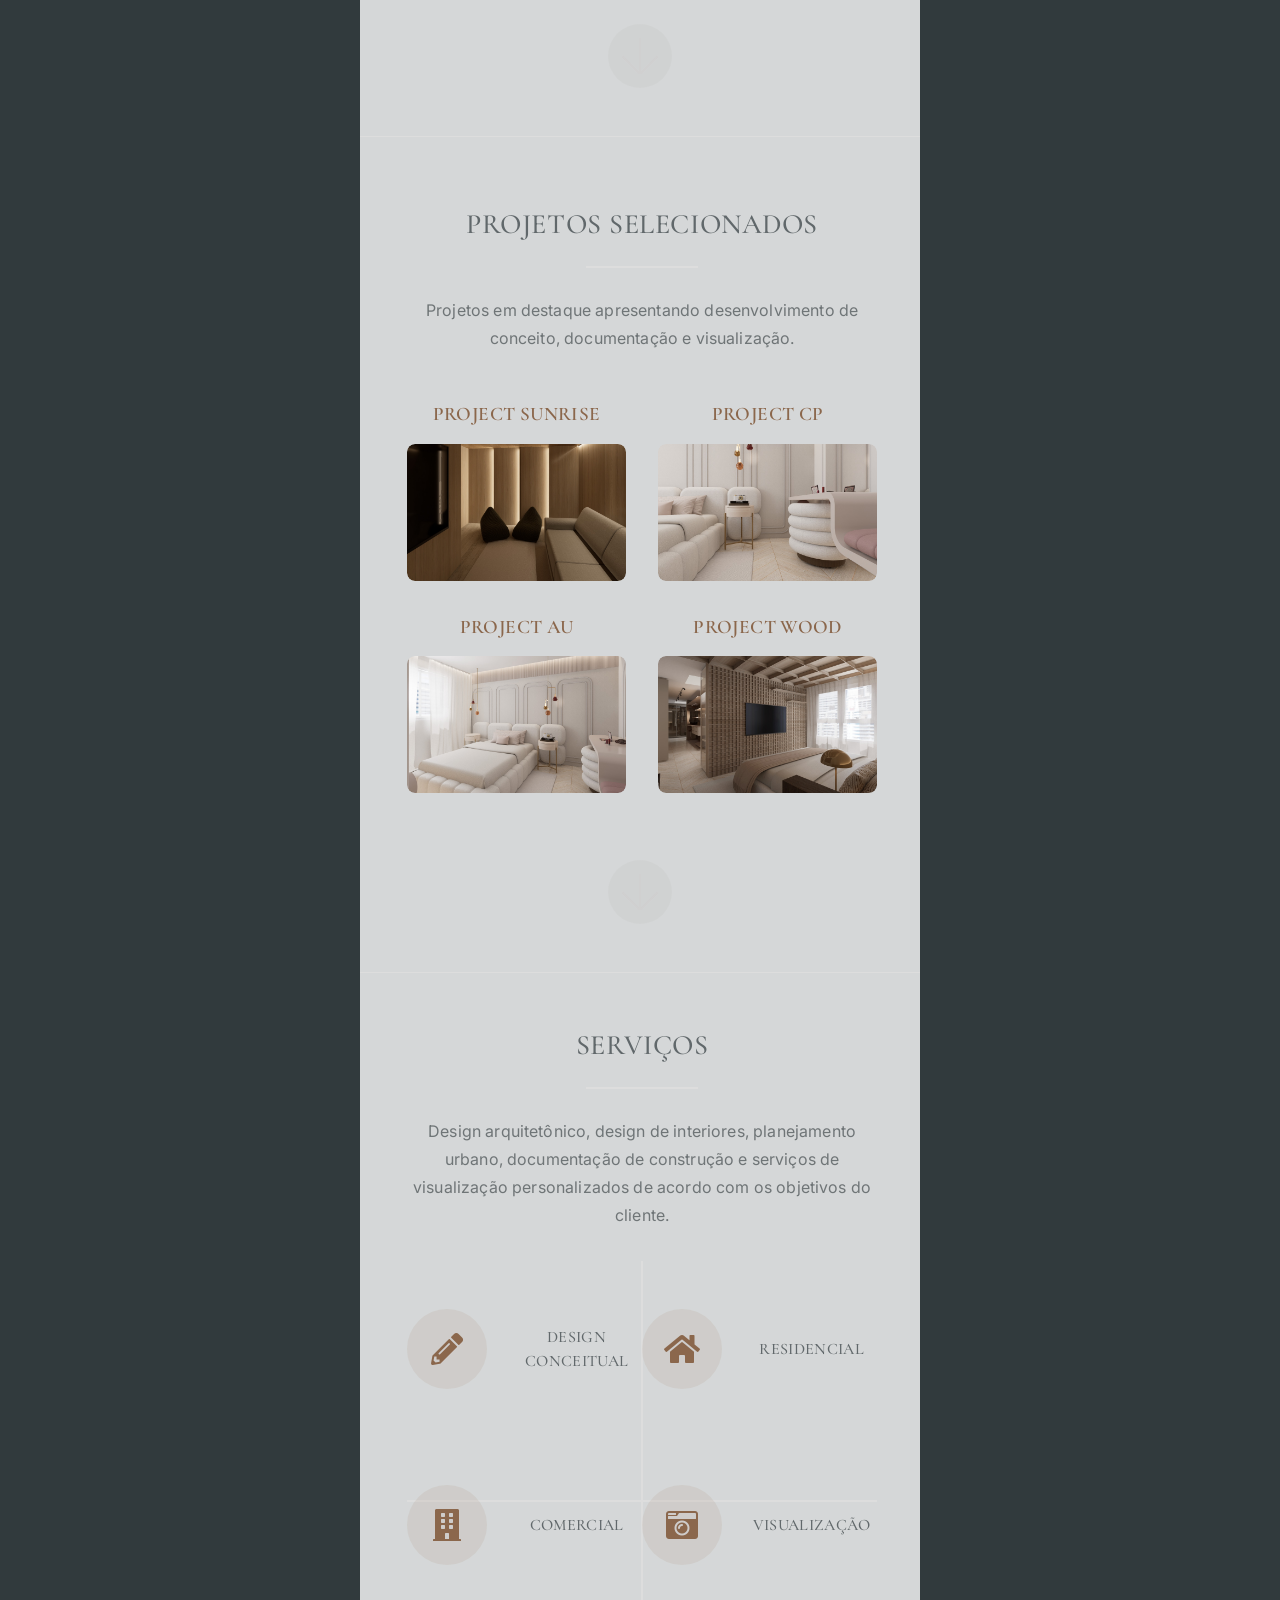
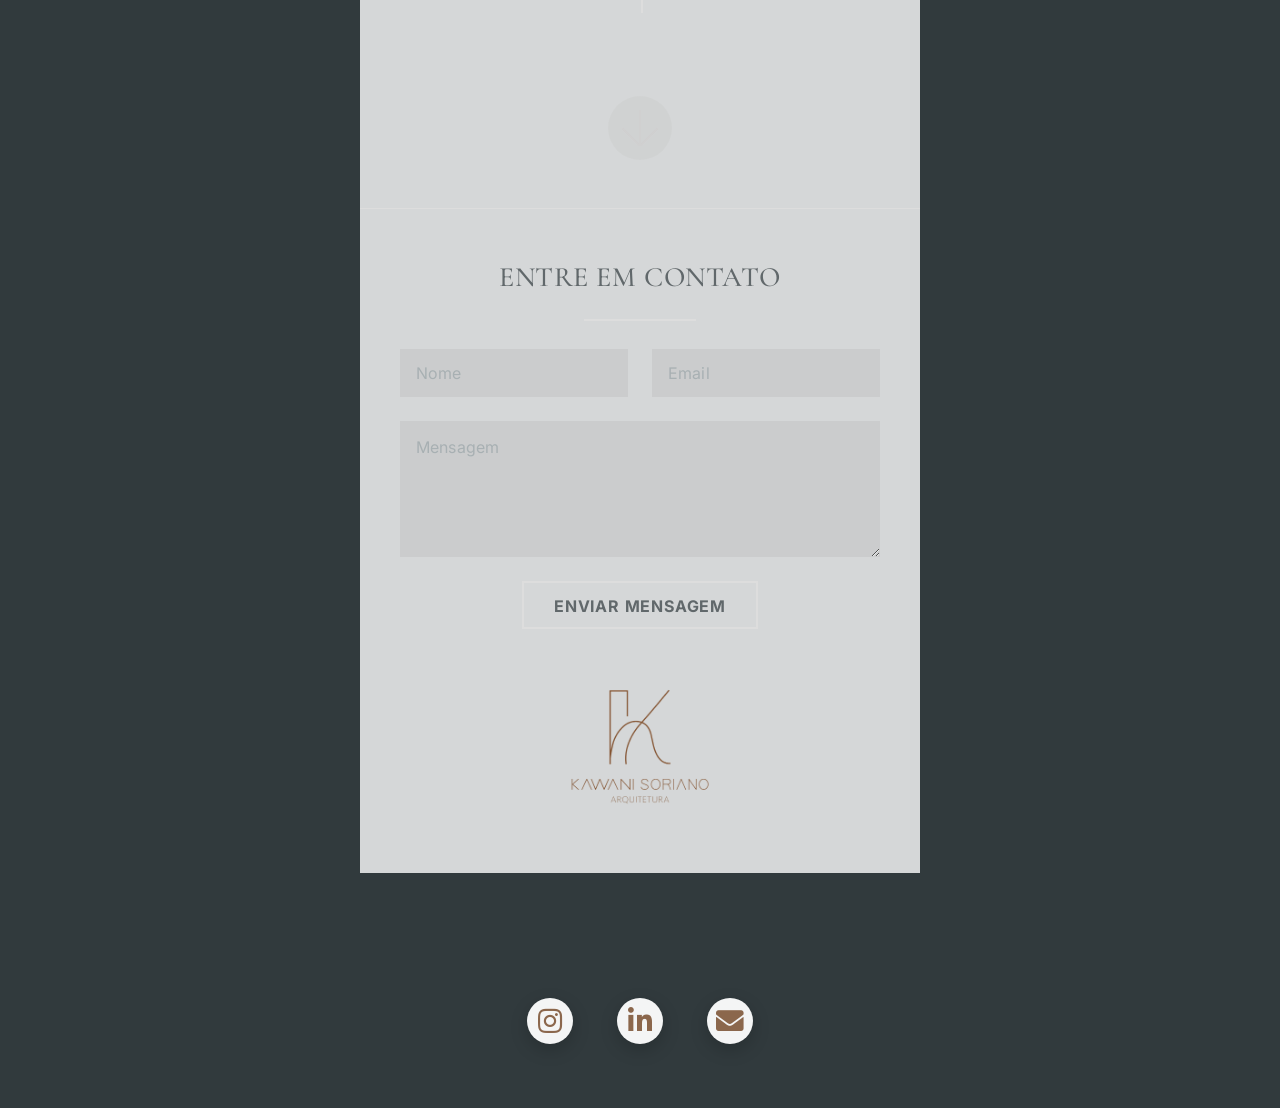
==== commit d936d6cf: "Fix modal positioning and animation issues - Changed modal content from fixed to relative positionin" ====
--- a/index_br.html
+++ b/index_br.html
@@ -93,7 +93,7 @@
 
 						<!-- Project Grid -->
 						<div class="project-grid">
-							<div class="project-card" onclick="openProjectModal('sunrise')">
+							<div class="project-card" onclick="openProjectModal('sunrise', event)">
 								<h3 class="project-title">Project Sunrise</h3>
 								<div class="project-image">
 									<img src="images/project-sunrise.jpeg" alt="Project Sunrise" />
@@ -103,7 +103,7 @@
 								</div>
 							</div>
 
-							<div class="project-card" onclick="openProjectModal('cp')">
+							<div class="project-card" onclick="openProjectModal('cp', event)">
 								<h3 class="project-title">Project CP</h3>
 								<div class="project-image">
 									<img src="images/project-cp.jpeg" alt="Project CP" />
@@ -113,7 +113,7 @@
 								</div>
 							</div>
 
-							<div class="project-card" onclick="openProjectModal('au')">
+							<div class="project-card" onclick="openProjectModal('au', event)">
 								<h3 class="project-title">Project AU</h3>
 								<div class="project-image">
 									<img src="images/project-au.jpeg" alt="Project AU" />
@@ -123,7 +123,7 @@
 								</div>
 							</div>
 
-							<div class="project-card" onclick="openProjectModal('wood')">
+							<div class="project-card" onclick="openProjectModal('wood', event)">
 								<h3 class="project-title">Project Wood</h3>
 								<div class="project-image">
 									<img src="images/project-wood.jpeg" alt="Project Wood" />
--- a/assets/css/main.css
+++ b/assets/css/main.css
@@ -3569,9 +3569,16 @@
 	height: 100%;
 	background-color: rgba(0, 0, 0, 0.9);
 	overflow-y: auto;
+	overflow-x: hidden;
 	animation: fadeIn 0.3s ease;
+	will-change: opacity;
+	padding: 20px 0;
 	-webkit-overflow-scrolling: touch;
-	will-change: opacity;
+}
+
+/* Prevent body scroll when modal is open */
+body.modal-open {
+	overflow: hidden;
 }
 
 /* Hide language switcher and burger menu when modal is open */
@@ -3589,18 +3596,19 @@
 
 .modal-content {
 	position: relative;
+	margin: 0 auto;
 	background-color: #fff;
-	margin: 2% auto;
 	padding: 0;
 	width: 90%;
 	max-width: 1200px;
+	min-height: min-content;
 	border-radius: 8px;
 	box-shadow: 0 8px 40px rgba(0, 0, 0, 0.3);
 	animation: slideIn 0.3s ease;
 }
 
 @keyframes slideIn {
-	from { transform: translateY(-50px); opacity: 0; }
+	from { transform: translateY(-20px); opacity: 0; }
 	to { transform: translateY(0); opacity: 1; }
 }
 
@@ -3686,8 +3694,10 @@
 @media screen and (max-width: 980px) {
 	.modal-content {
 		width: 95%;
-		margin: 0 auto;
-		margin-top: 0;
+	}
+
+	.project-modal {
+		padding: 10px 0;
 	}
 
 	.modal-body {
@@ -3721,8 +3731,11 @@
 @media screen and (max-width: 480px) {
 	.modal-content {
 		width: 100%;
-		margin: 0;
 		border-radius: 0;
+	}
+
+	.project-modal {
+		padding: 0;
 	}
 
 	.modal-body {
